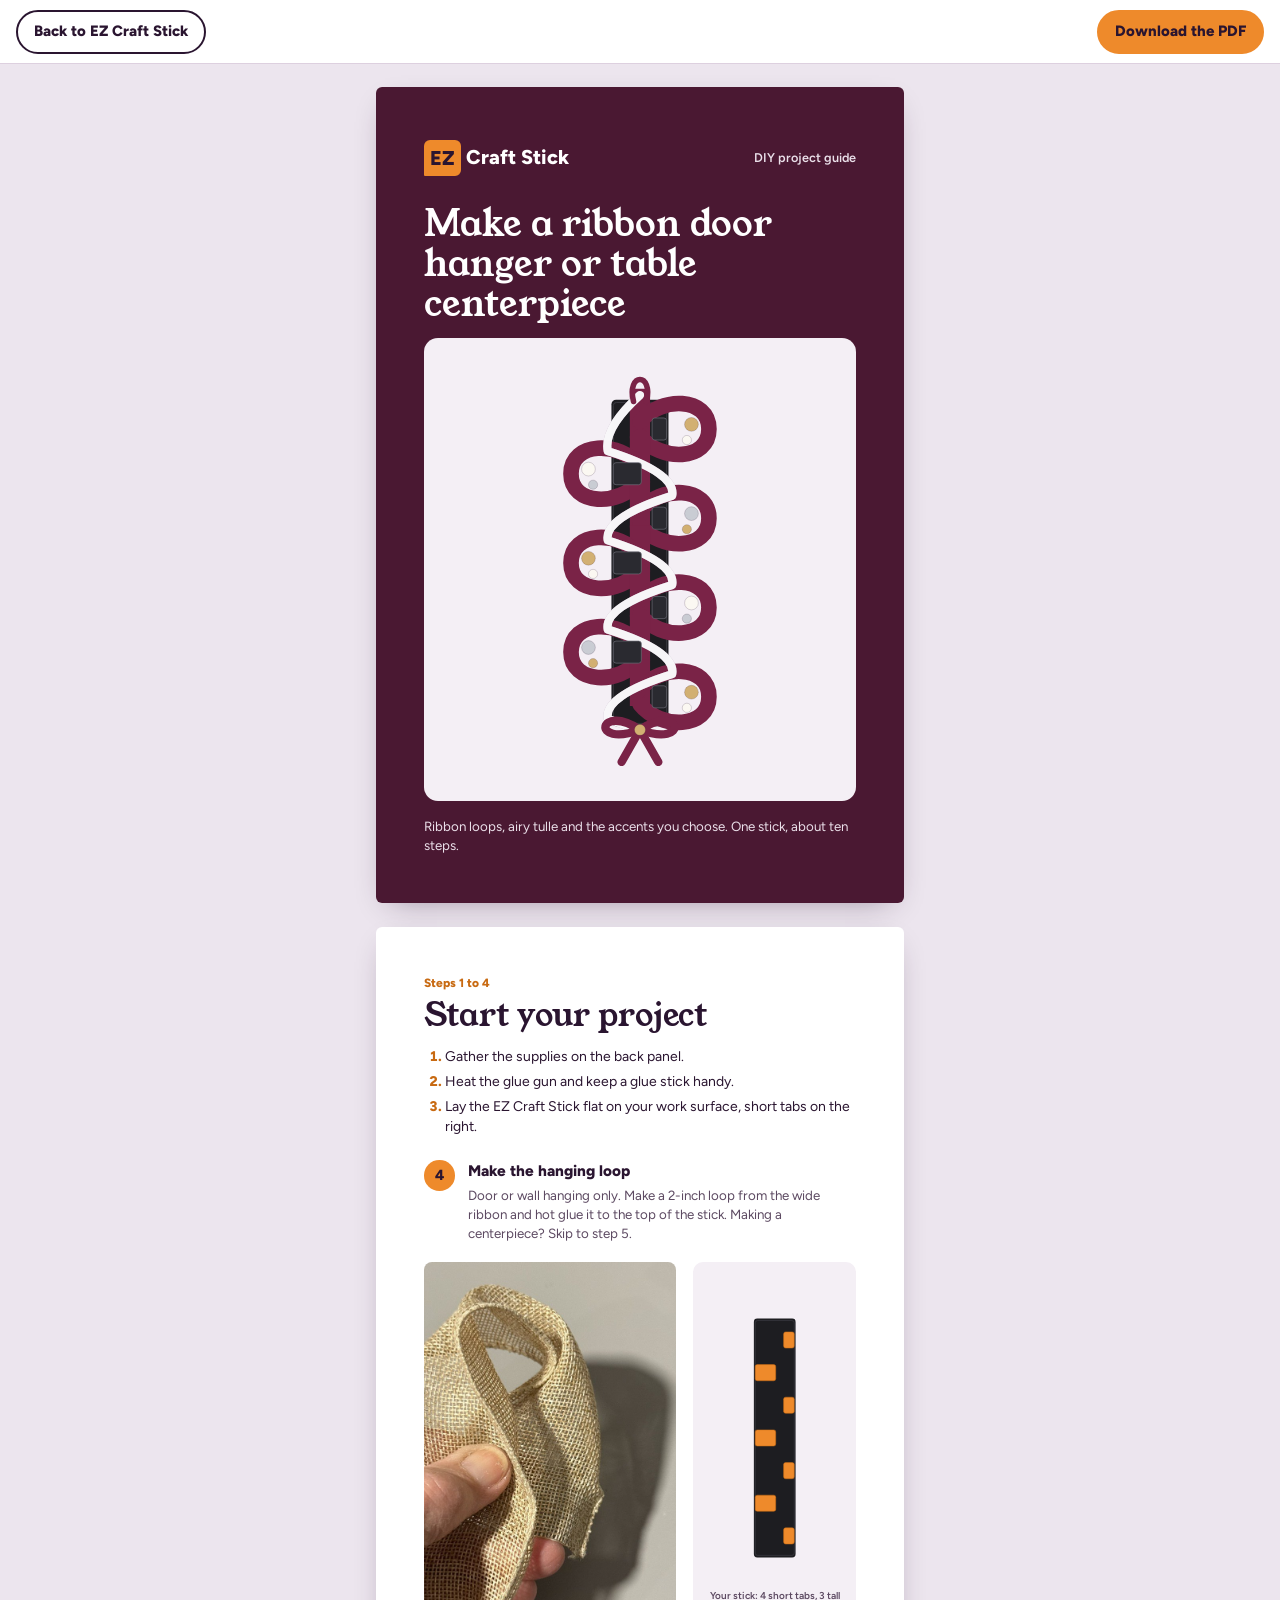
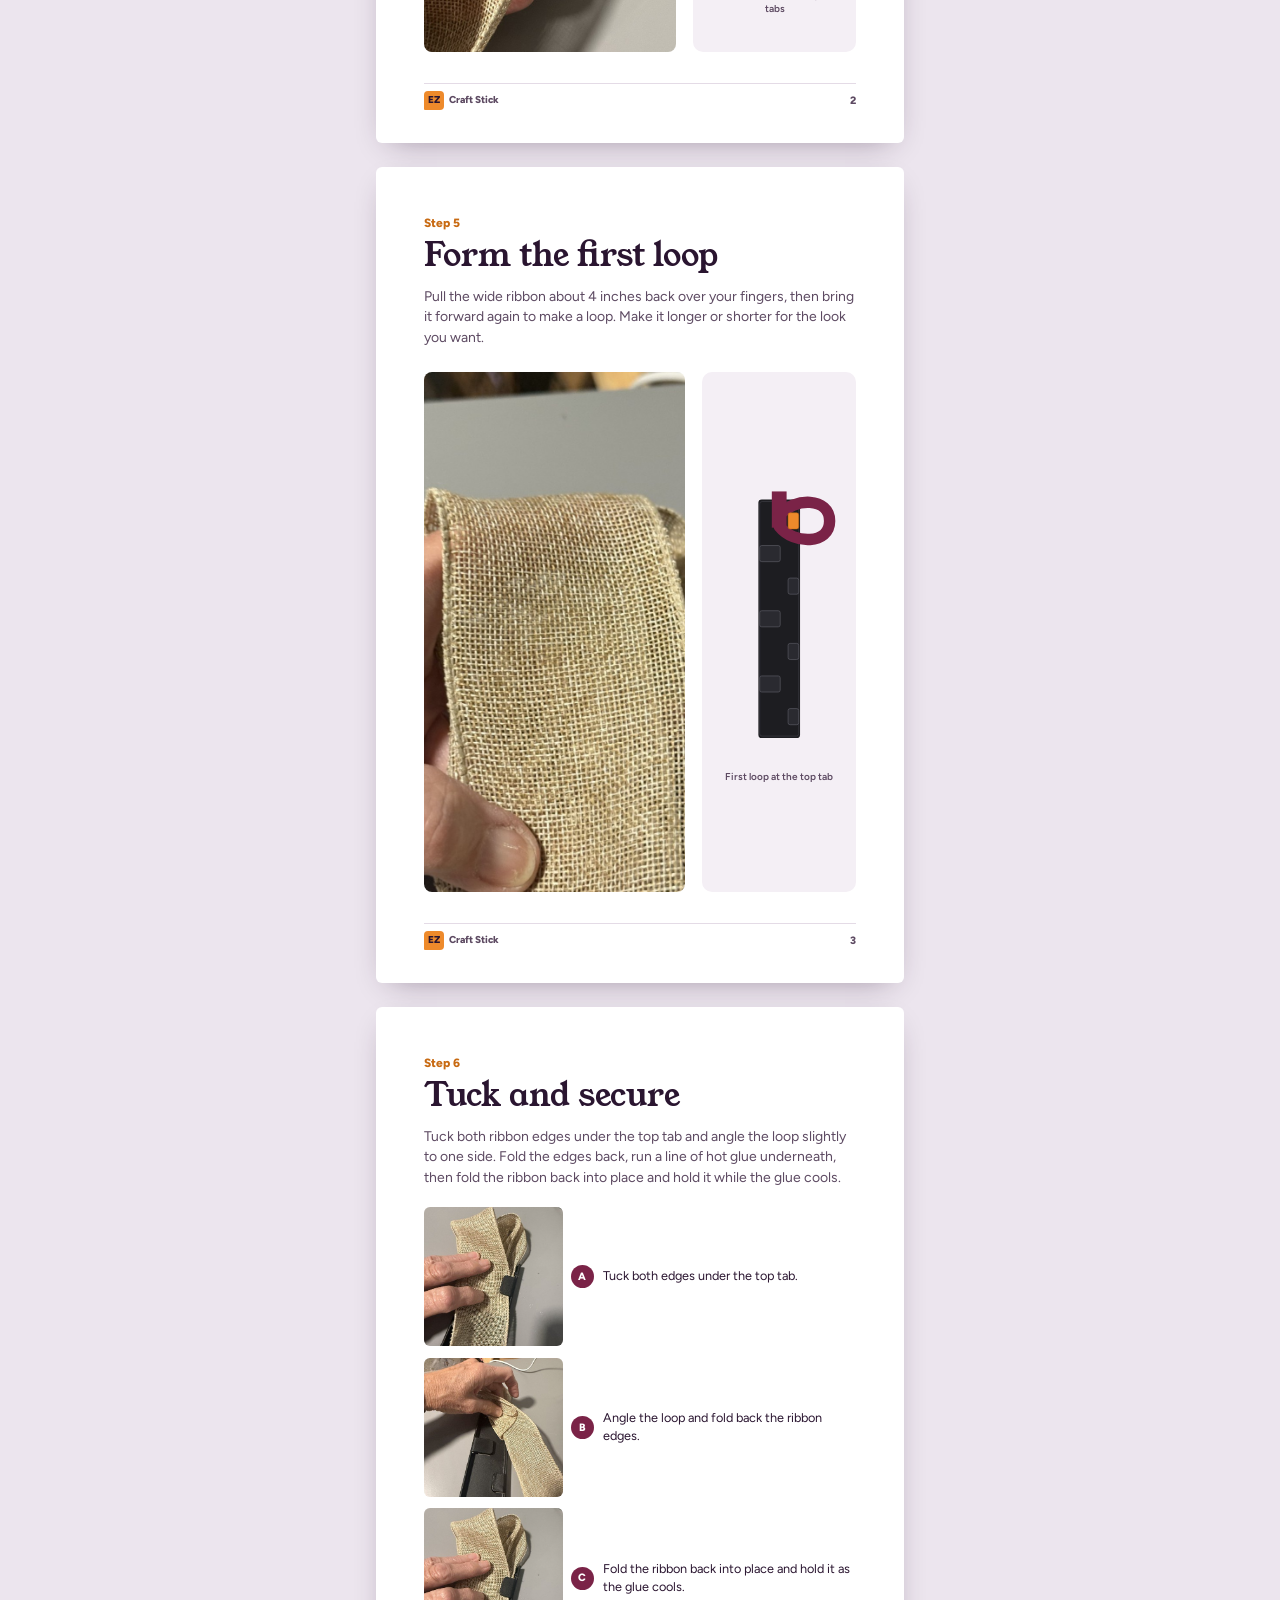
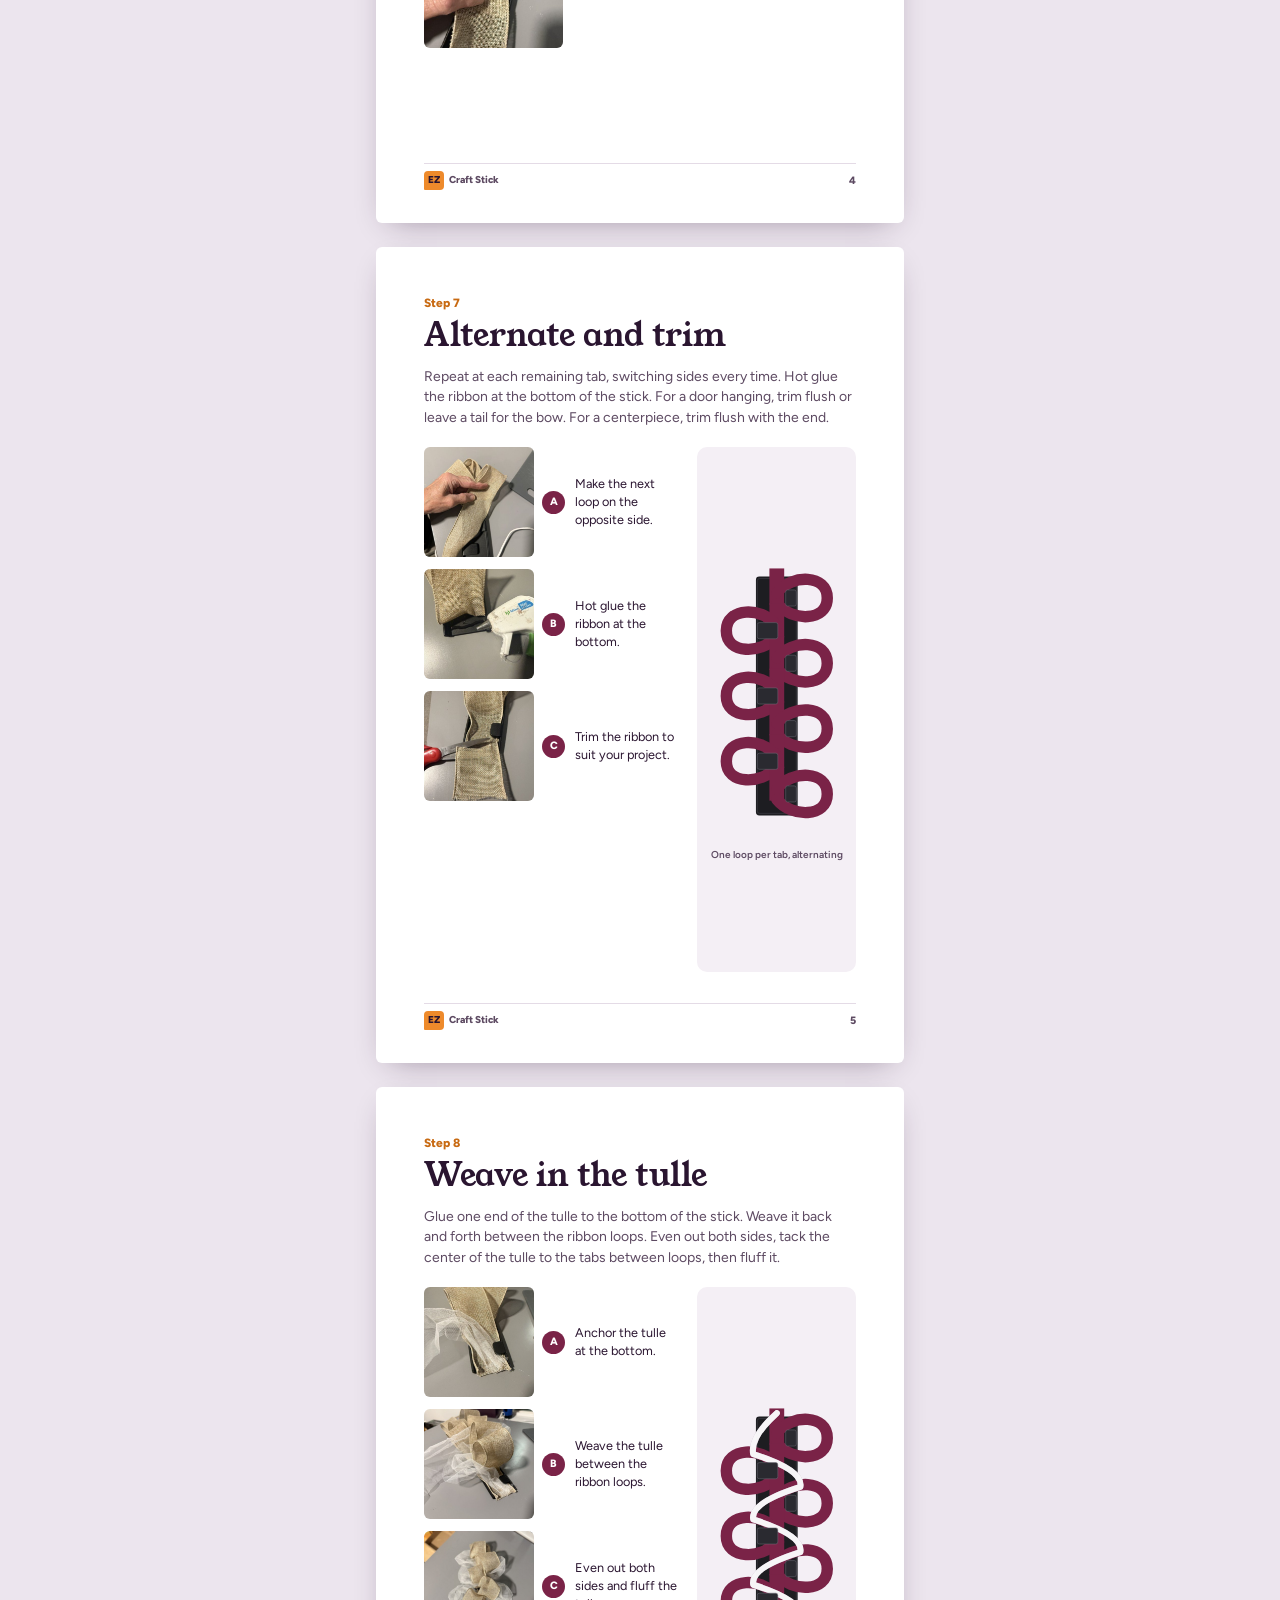
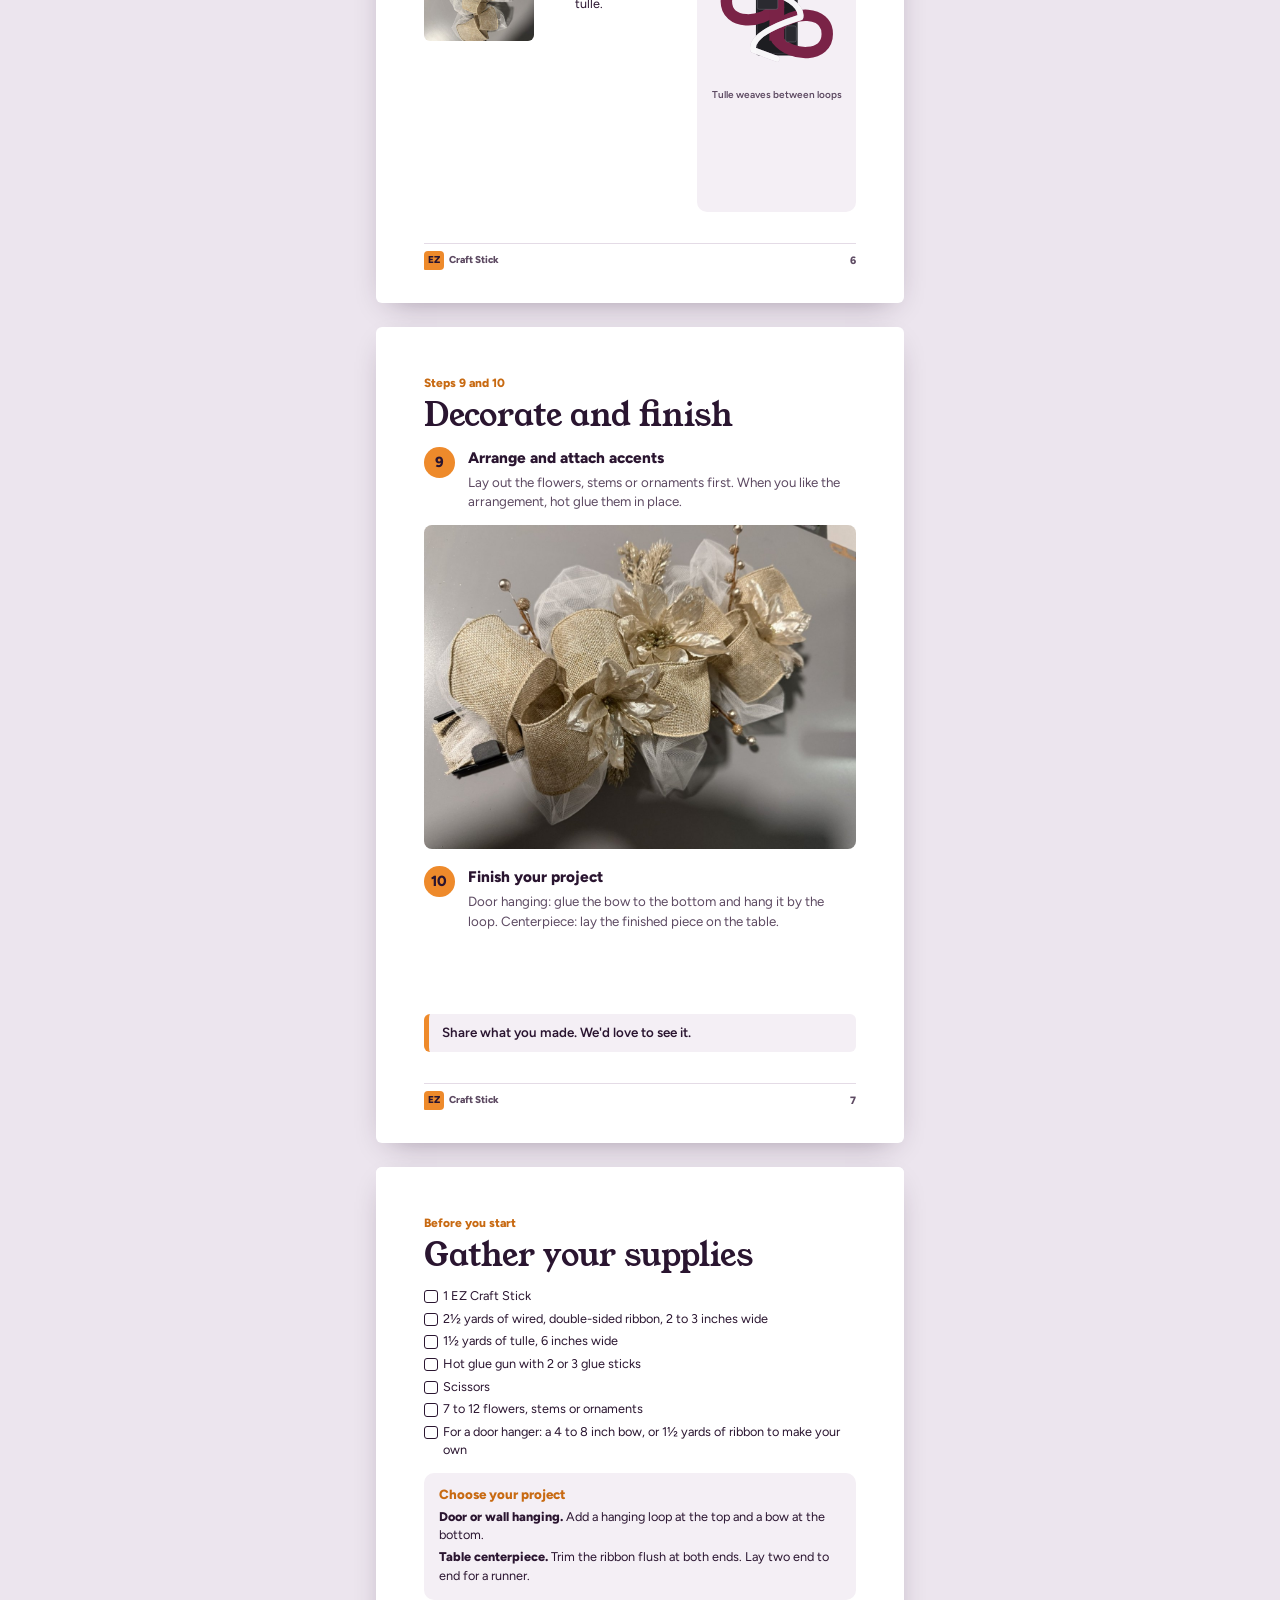
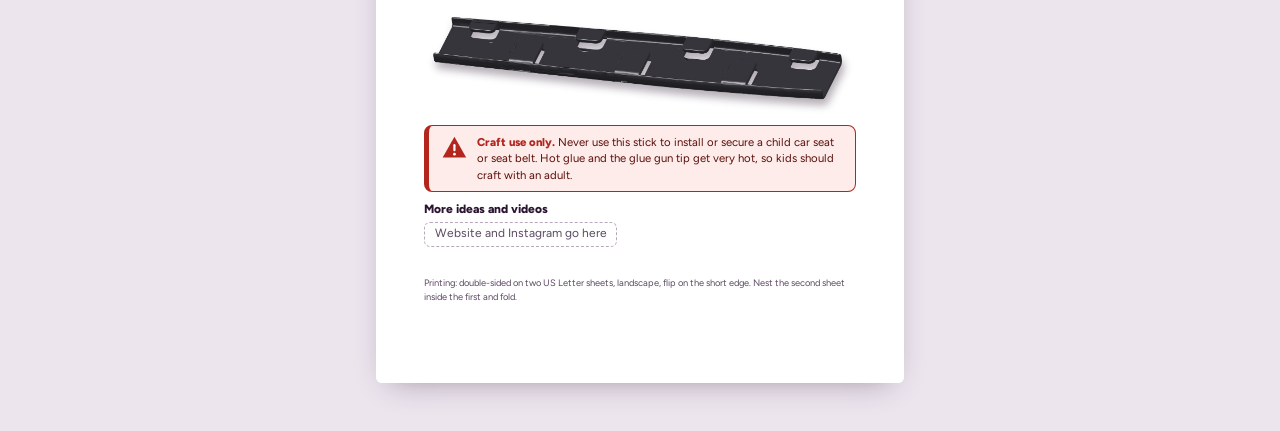
==== guide.html @ 7031c2cc "Add EZ Craft Stick landing site Static site: home page, web guide, hidden makers page, DIY guide PDF" ====
<!DOCTYPE html><html lang="en"><head><meta charset="utf-8"><meta name="viewport" content="width=device-width, initial-scale=1"><title>EZ Craft Stick DIY guide</title><style>@font-face { font-family: "Figtree"; font-weight: 400; font-display: swap; src: url("assets/fonts/figtree-latin-400-normal.woff2") format("woff2"); }
@font-face { font-family: "Figtree"; font-weight: 600; font-display: swap; src: url("assets/fonts/figtree-latin-600-normal.woff2") format("woff2"); }
@font-face { font-family: "Figtree"; font-weight: 800; font-display: swap; src: url("assets/fonts/figtree-latin-800-normal.woff2") format("woff2"); }
@font-face { font-family: "Young Serif"; font-weight: 400; font-display: swap; src: url("assets/fonts/young-serif-latin-400-normal.woff2") format("woff2"); }
@page { size: 11in 8.5in; margin: 0; }
:root {
  --ink: #2a1530; --soft: #5d4a62; --velvet: #4a1832; --ribbon: #7a2347; --tulle: #f4eff5;
  --stick: #1d1d21; --edge: #3c3c43; --orange: #ee8a2b; --orange-deep: #c86a12; --champagne: #d2b072;
}
* { box-sizing: border-box; }
html, body { margin: 0; padding: 0; }
body { font: 400 10pt/1.45 "Figtree", sans-serif; color: var(--ink); -webkit-print-color-adjust: exact; print-color-adjust: exact; }
.sheet { width: 11in; height: 8.5in; display: grid; grid-template-columns: 1fr 1fr; page-break-after: always; break-after: page; overflow: hidden; }
.sheet:last-child { page-break-after: auto; break-after: auto; }
.panel { position: relative; height: 8.5in; padding: .5in .5in .75in; display: flex; flex-direction: column; overflow: hidden; }
h1, h2 { font-family: "Young Serif", Georgia, serif; font-weight: 400; margin: 0; line-height: 1.1; }
h2 { font-size: 24pt; margin-bottom: .14in; }
h3 { font-size: 11.5pt; font-weight: 800; margin: 0 0 .04in; }
p { margin: 0 0 .08in; }

/* wordmark */
.wm { display: inline-flex; align-items: center; gap: .06in; font-weight: 800; }
.wm b { background: var(--orange); color: var(--ink); border-radius: 6px 6px 6px 1px; padding: .04in .06in .03in; }
.wm--lg { font-size: 15pt; color: #fff; }
.wm--sm { font-size: 7.5pt; }
.wm--sm b { border-radius: 4px 4px 4px 1px; padding: .02in .04in; }

.range { color: var(--orange-deep); font-weight: 800; font-size: 9pt; margin-bottom: .06in; }
.lead { font-size: 10.5pt; color: var(--soft); margin-bottom: .2in; }
.pf { position: absolute; left: .5in; right: .5in; bottom: .35in; display: flex; justify-content: space-between; align-items: center; border-top: 1px solid #e4dbe6; padding-top: .08in; font-size: 8pt; font-weight: 800; color: var(--soft); }

/* numbered steps */
.quick { margin: 0 0 .18in; padding-left: .22in; font-size: 10.5pt; }
.quick li { margin-bottom: .05in; }
.quick li::marker { color: var(--orange-deep); font-weight: 800; }
.step { display: grid; grid-template-columns: .38in 1fr; gap: .08in; margin-bottom: .14in; }
.num { width: .32in; height: .32in; border-radius: 50%; background: var(--orange); display: grid; place-items: center; font-weight: 800; font-size: 11pt; }
.step p { color: var(--soft); margin: 0; }

/* photos + mini diagrams */
.photo { width: 100%; object-fit: cover; border-radius: 8px; display: block; }
.media { display: grid; grid-template-columns: 1.55fr 1fr; gap: .18in; align-items: end; margin-top: auto; margin-bottom: .2in; }
.media .photo { aspect-ratio: 1; }
.media--big { grid-template-columns: 1.7fr 1fr; }
.photo--wide { aspect-ratio: 4 / 3; margin-bottom: .18in; }
.mini { background: var(--tulle); border-radius: 10px; padding: .1in; text-align: center; font-size: 7.5pt; color: var(--soft); font-weight: 600; }
.mini span { display: block; margin-top: .04in; line-height: 1.25; }
.mini--tall { align-self: stretch; display: flex; flex-direction: column; justify-content: center; }
.dg { width: 100%; height: auto; display: block; }
.dg--mini { max-height: 3in; }
.split { display: grid; grid-template-columns: 1.6fr 1fr; gap: .2in; flex: 1; margin-bottom: .2in; }

/* A B C substeps */
.subs { list-style: none; margin: 0; padding: 0; display: grid; gap: .12in; align-content: start; }
.subs li { display: grid; grid-template-columns: 1.15in .26in 1fr; gap: .08in; align-items: center; }
.subs img { width: 1.15in; height: 1.15in; object-fit: cover; border-radius: 6px; }
.sub-l { width: .24in; height: .24in; border-radius: 50%; background: var(--ribbon); color: #fff; font-weight: 800; font-size: 8pt; display: grid; place-items: center; }
.subs p { margin: 0; font-size: 9.5pt; }
.panel:not(:has(.split)) .subs { margin-bottom: .2in; }
.panel:not(:has(.split)) .subs li { grid-template-columns: 1.45in .26in 1fr; }
.panel:not(:has(.split)) .subs img { width: 1.45in; height: 1.45in; }
.done { margin-top: auto; margin-bottom: .2in; background: var(--tulle); border-left: 5px solid var(--orange); padding: .1in .14in; border-radius: 6px; font-weight: 600; }

/* diagram parts (static, no motion in print) */
.st-body { fill: var(--stick); }
.st-rail { fill: none; stroke: var(--edge); stroke-width: 2; }
.tab { fill: #2a2a30; stroke: #6d6d76; stroke-width: 1.5; }
.rb { fill: none; stroke: var(--ribbon); stroke-linecap: round; stroke-linejoin: round; }
.rb-spine { stroke-width: 44; stroke-linecap: butt; }
.rb-loop { stroke-width: 34; }
.rb-hang { stroke-width: 12; }
.rb-bow { stroke-width: 18; }
.tulle { fill: none; stroke: #fff; stroke-opacity: .9; stroke-width: 18; stroke-linecap: round; stroke-linejoin: round; filter: drop-shadow(0 0 1px #b9a8bd); }
.orn { stroke: rgba(42,21,48,.25); stroke-width: 1.5; }
.orn-gold { fill: var(--champagne); } .orn-pearl { fill: #fbf8f2; } .orn-silver { fill: #c9ccd3; }
.dg [data-step] { display: none; }
.dg[data-step="2"] [data-step="2"],
.dg[data-step="3"] :is([data-step="2"],[data-step="3"]),
.dg[data-step="4"] :is([data-step="2"],[data-step="3"],[data-step="4"]),
.dg[data-step="5"] :is([data-step="2"],[data-step="3"],[data-step="4"],[data-step="5"]),
.dg[data-step="6"] [data-step] { display: inline; }
.dg[data-step="1"] .tab { fill: var(--orange); stroke: var(--orange-deep); }
.dg[data-step="2"] .tab[data-tab="1"] { fill: var(--orange); stroke: var(--orange-deep); }

/* cover */
.cover { background: var(--velvet); color: #fff; padding: .55in .5in .5in; }
.cover__top { display: flex; justify-content: space-between; align-items: center; }
.cover__kicker { margin: 0; font-weight: 600; font-size: 9.5pt; color: #eadfe9; }
.cover h1 { font-size: 27pt; margin: .3in 0 .15in; max-width: 4.2in; }
.cover__art { flex: 1; min-height: 0; display: flex; justify-content: center; align-items: center; background: var(--tulle); border-radius: 14px; padding: .2in; }
.dg--cover { height: 100%; width: auto; max-height: 4.1in; }
.cover__sub { margin: .16in 0 0; color: #eadfe9; font-size: 10pt; }

/* back panel */
.back { background: #fff; }
.eyebrowless { color: var(--orange-deep); font-weight: 800; font-size: 9pt; margin-bottom: .06in; }
.checks { list-style: none; margin: 0 0 .14in; padding: 0; display: grid; gap: .045in; font-size: 9.5pt; }
.checks li { display: grid; grid-template-columns: .2in 1fr; }
.checks li::before { content: ""; width: .12in; height: .12in; border: 1.5px solid var(--ink); border-radius: 3px; margin-top: .03in; }
.choose { background: var(--tulle); border-radius: 10px; padding: .12in .16in; font-size: 9.5pt; margin-bottom: .1in; }
.choose h3 { color: var(--orange-deep); font-size: 10pt; }
.choose p { margin: 0 0 .04in; }
.back__stick { width: 100%; margin: .02in 0 .08in; }
.caution { display: grid; grid-template-columns: .3in 1fr; gap: .08in; border: 1.5px solid #b3261e; border-left-width: 5px; border-radius: 8px; padding: .08in .12in; background: #fdecea; color: #5c0f0a; font-size: 8.5pt; margin-bottom: .1in; }
.caution svg { width: .28in; height: .28in; }
.caution p { margin: 0; }
.caution strong { color: #b3261e; }
.more { font-size: 9pt; }
.more p { margin: 0; }
.placeholder { display: inline-block; margin-top: .03in !important; border: 1.5px dashed #b9a8bd; border-radius: 6px; padding: .03in .1in; color: var(--soft); }
.print-note { margin-top: auto; font-size: 7pt; color: var(--soft); }

/* fill the space on photo-led pages */
.media { margin-top: .05in; flex: 1; min-height: 0; align-items: stretch; }
.media .photo { aspect-ratio: auto; height: 100%; }
.media .mini { display: flex; flex-direction: column; justify-content: center; }

@media screen {
  html { background: #ece5ee; }
  body { padding: 0 0 3rem; }
  .bar { position: sticky; top: 0; z-index: 5; display: flex; justify-content: space-between; align-items: center; gap: .75rem; flex-wrap: wrap; padding: .6rem 1rem; background: #fff; box-shadow: 0 1px 0 #ddd0df; font-size: 15px; }
  .bar a { display: inline-flex; align-items: center; min-height: 44px; padding: 0 1rem; border-radius: 999px; font-weight: 800; text-decoration: none; color: var(--ink); border: 2px solid var(--ink); }
  .bar a.dl { background: var(--orange); border-color: var(--orange); }
  .bar a:focus-visible { outline: 3px solid #2b86c5; outline-offset: 2px; }
  .pages { display: flex; flex-direction: column; align-items: center; gap: 24px; padding-top: 24px; }
  .page { width: 5.5in; height: 8.5in; background: #fff; box-shadow: 0 10px 30px -14px rgba(42,21,48,.45); border-radius: 6px; overflow: hidden; }
  .page .panel { height: 8.5in; }
}
</style></head><body><header class="bar"><a href="index.html#guide">Back to EZ Craft Stick</a><a class="dl" href="assets/ez-craft-stick-diy-guide.pdf">Download the PDF</a></header><main class="pages"><div class="page" aria-label="Page 1">
<section class="panel cover">
  <div class="cover__top">
    <span class="wm wm--lg"><b>EZ</b>Craft Stick</span>
    <p class="cover__kicker">DIY project guide</p>
  </div>
  <h1>Make a ribbon door hanger or table centerpiece</h1>
  <div class="cover__art"><svg class="dg dg--cover" data-step="6" aria-hidden="true" viewBox="0 12 400 856">
<defs><filter id="soft" x="-20%" y="-20%" width="140%" height="140%"><feDropShadow dx="0" dy="3" stdDeviation="4" flood-color="#2a1530" flood-opacity=".25"/></filter></defs>
<g data-layer="stick"><rect class="st-body" x="138.0" y="70" width="124" height="710" rx="10"/>
<rect class="st-rail" x="142.0" y="76" width="116" height="698" rx="7"/></g>
<path class="rb rb-spine" data-step="2" pathLength="1" d="M200 46 L200 153.8"/>
<path class="rb rb-loop" data-step="2" pathLength="1" d="M200 117.8 C245 61.8 350 63.8 350 133.8 C350 203.8 245 205.8 200 149.8"/>
<path class="rb rb-spine" data-step="3" pathLength="1" d="M200 149.8 L200 251.0"/>
<path class="rb rb-loop" data-step="3" pathLength="1" d="M200 215.0 C155 159.0 50 161.0 50 231.0 C50 301.0 155 303.0 200 247.0"/>
<path class="rb rb-spine" data-step="4" pathLength="1" d="M200 247.0 L200 347.8"/>
<path class="rb rb-loop" data-step="4" pathLength="1" d="M200 311.8 C245 255.8 350 257.8 350 327.8 C350 397.8 245 399.8 200 343.8"/>
<path class="rb rb-spine" data-step="4" pathLength="1" d="M200 343.8 L200 445.0"/>
<path class="rb rb-loop" data-step="4" pathLength="1" d="M200 409.0 C155 353.0 50 355.0 50 425.0 C50 495.0 155 497.0 200 441.0"/>
<path class="rb rb-spine" data-step="4" pathLength="1" d="M200 441.0 L200 542.2"/>
<path class="rb rb-loop" data-step="4" pathLength="1" d="M200 506.2 C245 450.2 350 452.2 350 522.2 C350 592.2 245 594.2 200 538.2"/>
<path class="rb rb-spine" data-step="4" pathLength="1" d="M200 538.2 L200 639.0"/>
<path class="rb rb-loop" data-step="4" pathLength="1" d="M200 603.0 C155 547.0 50 549.0 50 619.0 C50 689.0 155 691.0 200 635.0"/>
<path class="rb rb-spine" data-step="4" pathLength="1" d="M200 635.0 L200 736.2"/>
<path class="rb rb-loop" data-step="4" pathLength="1" d="M200 700.2 C245 644.2 350 646.2 350 716.2 C350 786.2 245 788.2 200 732.2"/>
<path class="tulle" data-step="5" pathLength="1" d="M200 60 Q120 132 130 182 Q280 229 270 279 Q120 326 130 376 Q280 423 270 473 Q120 520 130 570 Q280 617 270 667 Q120 714 130 764 L200 790"/>
<rect class="tab" data-tab="1" x="226.4" y="109.8" width="31.6" height="48.0" rx="6"/>
<rect class="tab" data-tab="2" x="142.0" y="207.0" width="61.0" height="48.0" rx="6"/>
<rect class="tab" data-tab="3" x="226.4" y="303.8" width="31.6" height="48.0" rx="6"/>
<rect class="tab" data-tab="4" x="142.0" y="401.0" width="61.0" height="48.0" rx="6"/>
<rect class="tab" data-tab="5" x="226.4" y="498.2" width="31.6" height="48.0" rx="6"/>
<rect class="tab" data-tab="6" x="142.0" y="595.0" width="61.0" height="48.0" rx="6"/>
<rect class="tab" data-tab="7" x="226.4" y="692.2" width="31.6" height="48.0" rx="6"/>
<circle class="orn orn-gold" data-step="6" cx="312" cy="123.8" r="15"/>
<circle class="orn orn-pearl" data-step="6" cx="302" cy="157.8" r="10"/>
<circle class="orn orn-pearl" data-step="6" cx="88" cy="221.0" r="15"/>
<circle class="orn orn-silver" data-step="6" cx="98" cy="255.0" r="10"/>
<circle class="orn orn-silver" data-step="6" cx="312" cy="317.8" r="15"/>
<circle class="orn orn-gold" data-step="6" cx="302" cy="351.8" r="10"/>
<circle class="orn orn-gold" data-step="6" cx="88" cy="415.0" r="15"/>
<circle class="orn orn-pearl" data-step="6" cx="98" cy="449.0" r="10"/>
<circle class="orn orn-pearl" data-step="6" cx="312" cy="512.2" r="15"/>
<circle class="orn orn-silver" data-step="6" cx="302" cy="546.2" r="10"/>
<circle class="orn orn-silver" data-step="6" cx="88" cy="609.0" r="15"/>
<circle class="orn orn-gold" data-step="6" cx="98" cy="643.0" r="10"/>
<circle class="orn orn-gold" data-step="6" cx="312" cy="706.2" r="15"/>
<circle class="orn orn-pearl" data-step="6" cx="302" cy="740.2" r="10"/>
<path class="rb rb-hang" data-step="6" pathLength="1" d="M186 74 C170 10 230 10 214 74"/>
<g class="bow" data-step="6"><path class="rb rb-bow" d="M200 788 C110 728 90 828 200 788"/><path class="rb rb-bow" d="M200 788 C290 728 310 828 200 788"/><path class="rb rb-bow" d="M200 788 L160 858"/><path class="rb rb-bow" d="M200 788 L240 858"/><circle class="orn orn-gold" cx="200" cy="788" r="12"/></g>
</svg>
</div>
  <p class="cover__sub">Ribbon loops, airy tulle and the accents you choose. One stick, about ten steps.</p>
</section></div><div class="page" aria-label="Page 2">
<section class="panel">
  <p class="range">Steps 1 to 4</p>
  <h2>Start your project</h2>
  <ol class="quick" start="1">
    <li>Gather the supplies on the back panel.</li>
    <li>Heat the glue gun and keep a glue stick handy.</li>
    <li>Lay the EZ Craft Stick flat on your work surface, short tabs on the right.</li>
  </ol>
  <div class="step"><span class="num">4</span><div><h3>Make the hanging loop</h3><p>Door or wall hanging only. Make a 2-inch loop from the wide ribbon and hot glue it to the top of the stick. Making a centerpiece? Skip to step 5.</p></div></div>
  <div class="media">
    <img class="photo" src="assets/guide/s4-hanging-loop.jpg" alt="">
    <div class="mini"><svg class="dg dg--mini" data-step="1" aria-hidden="true" viewBox="0 12 400 856">
<defs><filter id="soft" x="-20%" y="-20%" width="140%" height="140%"><feDropShadow dx="0" dy="3" stdDeviation="4" flood-color="#2a1530" flood-opacity=".25"/></filter></defs>
<g data-layer="stick"><rect class="st-body" x="138.0" y="70" width="124" height="710" rx="10"/>
<rect class="st-rail" x="142.0" y="76" width="116" height="698" rx="7"/></g>
<path class="rb rb-spine" data-step="2" pathLength="1" d="M200 46 L200 153.8"/>
<path class="rb rb-loop" data-step="2" pathLength="1" d="M200 117.8 C245 61.8 350 63.8 350 133.8 C350 203.8 245 205.8 200 149.8"/>
<path class="rb rb-spine" data-step="3" pathLength="1" d="M200 149.8 L200 251.0"/>
<path class="rb rb-loop" data-step="3" pathLength="1" d="M200 215.0 C155 159.0 50 161.0 50 231.0 C50 301.0 155 303.0 200 247.0"/>
<path class="rb rb-spine" data-step="4" pathLength="1" d="M200 247.0 L200 347.8"/>
<path class="rb rb-loop" data-step="4" pathLength="1" d="M200 311.8 C245 255.8 350 257.8 350 327.8 C350 397.8 245 399.8 200 343.8"/>
<path class="rb rb-spine" data-step="4" pathLength="1" d="M200 343.8 L200 445.0"/>
<path class="rb rb-loop" data-step="4" pathLength="1" d="M200 409.0 C155 353.0 50 355.0 50 425.0 C50 495.0 155 497.0 200 441.0"/>
<path class="rb rb-spine" data-step="4" pathLength="1" d="M200 441.0 L200 542.2"/>
<path class="rb rb-loop" data-step="4" pathLength="1" d="M200 506.2 C245 450.2 350 452.2 350 522.2 C350 592.2 245 594.2 200 538.2"/>
<path class="rb rb-spine" data-step="4" pathLength="1" d="M200 538.2 L200 639.0"/>
<path class="rb rb-loop" data-step="4" pathLength="1" d="M200 603.0 C155 547.0 50 549.0 50 619.0 C50 689.0 155 691.0 200 635.0"/>
<path class="rb rb-spine" data-step="4" pathLength="1" d="M200 635.0 L200 736.2"/>
<path class="rb rb-loop" data-step="4" pathLength="1" d="M200 700.2 C245 644.2 350 646.2 350 716.2 C350 786.2 245 788.2 200 732.2"/>
<path class="tulle" data-step="5" pathLength="1" d="M200 60 Q120 132 130 182 Q280 229 270 279 Q120 326 130 376 Q280 423 270 473 Q120 520 130 570 Q280 617 270 667 Q120 714 130 764 L200 790"/>
<rect class="tab" data-tab="1" x="226.4" y="109.8" width="31.6" height="48.0" rx="6"/>
<rect class="tab" data-tab="2" x="142.0" y="207.0" width="61.0" height="48.0" rx="6"/>
<rect class="tab" data-tab="3" x="226.4" y="303.8" width="31.6" height="48.0" rx="6"/>
<rect class="tab" data-tab="4" x="142.0" y="401.0" width="61.0" height="48.0" rx="6"/>
<rect class="tab" data-tab="5" x="226.4" y="498.2" width="31.6" height="48.0" rx="6"/>
<rect class="tab" data-tab="6" x="142.0" y="595.0" width="61.0" height="48.0" rx="6"/>
<rect class="tab" data-tab="7" x="226.4" y="692.2" width="31.6" height="48.0" rx="6"/>
<circle class="orn orn-gold" data-step="6" cx="312" cy="123.8" r="15"/>
<circle class="orn orn-pearl" data-step="6" cx="302" cy="157.8" r="10"/>
<circle class="orn orn-pearl" data-step="6" cx="88" cy="221.0" r="15"/>
<circle class="orn orn-silver" data-step="6" cx="98" cy="255.0" r="10"/>
<circle class="orn orn-silver" data-step="6" cx="312" cy="317.8" r="15"/>
<circle class="orn orn-gold" data-step="6" cx="302" cy="351.8" r="10"/>
<circle class="orn orn-gold" data-step="6" cx="88" cy="415.0" r="15"/>
<circle class="orn orn-pearl" data-step="6" cx="98" cy="449.0" r="10"/>
<circle class="orn orn-pearl" data-step="6" cx="312" cy="512.2" r="15"/>
<circle class="orn orn-silver" data-step="6" cx="302" cy="546.2" r="10"/>
<circle class="orn orn-silver" data-step="6" cx="88" cy="609.0" r="15"/>
<circle class="orn orn-gold" data-step="6" cx="98" cy="643.0" r="10"/>
<circle class="orn orn-gold" data-step="6" cx="312" cy="706.2" r="15"/>
<circle class="orn orn-pearl" data-step="6" cx="302" cy="740.2" r="10"/>
<path class="rb rb-hang" data-step="6" pathLength="1" d="M186 74 C170 10 230 10 214 74"/>
<g class="bow" data-step="6"><path class="rb rb-bow" d="M200 788 C110 728 90 828 200 788"/><path class="rb rb-bow" d="M200 788 C290 728 310 828 200 788"/><path class="rb rb-bow" d="M200 788 L160 858"/><path class="rb rb-bow" d="M200 788 L240 858"/><circle class="orn orn-gold" cx="200" cy="788" r="12"/></g>
</svg>
<span>Your stick: 4 short tabs, 3 tall tabs</span></div>
  </div>
  <footer class="pf"><span class="wm wm--sm"><b>EZ</b>Craft Stick</span><span>2</span></footer>
</section></div><div class="page" aria-label="Page 3">
<section class="panel">
  <p class="range">Step 5</p>
  <h2>Form the first loop</h2>
  <p class="lead">Pull the wide ribbon about 4 inches back over your fingers, then bring it forward again to make a loop. Make it longer or shorter for the look you want.</p>
  <div class="media media--big">
    <img class="photo" src="assets/guide/s5-first-loop.jpg" alt="">
    <div class="mini"><svg class="dg dg--mini" data-step="2" aria-hidden="true" viewBox="0 12 400 856">
<defs><filter id="soft" x="-20%" y="-20%" width="140%" height="140%"><feDropShadow dx="0" dy="3" stdDeviation="4" flood-color="#2a1530" flood-opacity=".25"/></filter></defs>
<g data-layer="stick"><rect class="st-body" x="138.0" y="70" width="124" height="710" rx="10"/>
<rect class="st-rail" x="142.0" y="76" width="116" height="698" rx="7"/></g>
<path class="rb rb-spine" data-step="2" pathLength="1" d="M200 46 L200 153.8"/>
<path class="rb rb-loop" data-step="2" pathLength="1" d="M200 117.8 C245 61.8 350 63.8 350 133.8 C350 203.8 245 205.8 200 149.8"/>
<path class="rb rb-spine" data-step="3" pathLength="1" d="M200 149.8 L200 251.0"/>
<path class="rb rb-loop" data-step="3" pathLength="1" d="M200 215.0 C155 159.0 50 161.0 50 231.0 C50 301.0 155 303.0 200 247.0"/>
<path class="rb rb-spine" data-step="4" pathLength="1" d="M200 247.0 L200 347.8"/>
<path class="rb rb-loop" data-step="4" pathLength="1" d="M200 311.8 C245 255.8 350 257.8 350 327.8 C350 397.8 245 399.8 200 343.8"/>
<path class="rb rb-spine" data-step="4" pathLength="1" d="M200 343.8 L200 445.0"/>
<path class="rb rb-loop" data-step="4" pathLength="1" d="M200 409.0 C155 353.0 50 355.0 50 425.0 C50 495.0 155 497.0 200 441.0"/>
<path class="rb rb-spine" data-step="4" pathLength="1" d="M200 441.0 L200 542.2"/>
<path class="rb rb-loop" data-step="4" pathLength="1" d="M200 506.2 C245 450.2 350 452.2 350 522.2 C350 592.2 245 594.2 200 538.2"/>
<path class="rb rb-spine" data-step="4" pathLength="1" d="M200 538.2 L200 639.0"/>
<path class="rb rb-loop" data-step="4" pathLength="1" d="M200 603.0 C155 547.0 50 549.0 50 619.0 C50 689.0 155 691.0 200 635.0"/>
<path class="rb rb-spine" data-step="4" pathLength="1" d="M200 635.0 L200 736.2"/>
<path class="rb rb-loop" data-step="4" pathLength="1" d="M200 700.2 C245 644.2 350 646.2 350 716.2 C350 786.2 245 788.2 200 732.2"/>
<path class="tulle" data-step="5" pathLength="1" d="M200 60 Q120 132 130 182 Q280 229 270 279 Q120 326 130 376 Q280 423 270 473 Q120 520 130 570 Q280 617 270 667 Q120 714 130 764 L200 790"/>
<rect class="tab" data-tab="1" x="226.4" y="109.8" width="31.6" height="48.0" rx="6"/>
<rect class="tab" data-tab="2" x="142.0" y="207.0" width="61.0" height="48.0" rx="6"/>
<rect class="tab" data-tab="3" x="226.4" y="303.8" width="31.6" height="48.0" rx="6"/>
<rect class="tab" data-tab="4" x="142.0" y="401.0" width="61.0" height="48.0" rx="6"/>
<rect class="tab" data-tab="5" x="226.4" y="498.2" width="31.6" height="48.0" rx="6"/>
<rect class="tab" data-tab="6" x="142.0" y="595.0" width="61.0" height="48.0" rx="6"/>
<rect class="tab" data-tab="7" x="226.4" y="692.2" width="31.6" height="48.0" rx="6"/>
<circle class="orn orn-gold" data-step="6" cx="312" cy="123.8" r="15"/>
<circle class="orn orn-pearl" data-step="6" cx="302" cy="157.8" r="10"/>
<circle class="orn orn-pearl" data-step="6" cx="88" cy="221.0" r="15"/>
<circle class="orn orn-silver" data-step="6" cx="98" cy="255.0" r="10"/>
<circle class="orn orn-silver" data-step="6" cx="312" cy="317.8" r="15"/>
<circle class="orn orn-gold" data-step="6" cx="302" cy="351.8" r="10"/>
<circle class="orn orn-gold" data-step="6" cx="88" cy="415.0" r="15"/>
<circle class="orn orn-pearl" data-step="6" cx="98" cy="449.0" r="10"/>
<circle class="orn orn-pearl" data-step="6" cx="312" cy="512.2" r="15"/>
<circle class="orn orn-silver" data-step="6" cx="302" cy="546.2" r="10"/>
<circle class="orn orn-silver" data-step="6" cx="88" cy="609.0" r="15"/>
<circle class="orn orn-gold" data-step="6" cx="98" cy="643.0" r="10"/>
<circle class="orn orn-gold" data-step="6" cx="312" cy="706.2" r="15"/>
<circle class="orn orn-pearl" data-step="6" cx="302" cy="740.2" r="10"/>
<path class="rb rb-hang" data-step="6" pathLength="1" d="M186 74 C170 10 230 10 214 74"/>
<g class="bow" data-step="6"><path class="rb rb-bow" d="M200 788 C110 728 90 828 200 788"/><path class="rb rb-bow" d="M200 788 C290 728 310 828 200 788"/><path class="rb rb-bow" d="M200 788 L160 858"/><path class="rb rb-bow" d="M200 788 L240 858"/><circle class="orn orn-gold" cx="200" cy="788" r="12"/></g>
</svg>
<span>First loop at the top tab</span></div>
  </div>
  <footer class="pf"><span class="wm wm--sm"><b>EZ</b>Craft Stick</span><span>3</span></footer>
</section></div><div class="page" aria-label="Page 4">
<section class="panel">
  <p class="range">Step 6</p>
  <h2>Tuck and secure</h2>
  <p class="lead">Tuck both ribbon edges under the top tab and angle the loop slightly to one side. Fold the edges back, run a line of hot glue underneath, then fold the ribbon back into place and hold it while the glue cools.</p>
  <ol class="subs"><li><img src="assets/guide/s6a.jpg" alt=""><span class="sub-l">A</span><p>Tuck both edges under the top tab.</p></li><li><img src="assets/guide/s6b.jpg" alt=""><span class="sub-l">B</span><p>Angle the loop and fold back the ribbon edges.</p></li><li><img src="assets/guide/s6c.jpg" alt=""><span class="sub-l">C</span><p>Fold the ribbon back into place and hold it as the glue cools.</p></li></ol>
  <footer class="pf"><span class="wm wm--sm"><b>EZ</b>Craft Stick</span><span>4</span></footer>
</section></div><div class="page" aria-label="Page 5">
<section class="panel">
  <p class="range">Step 7</p>
  <h2>Alternate and trim</h2>
  <p class="lead">Repeat at each remaining tab, switching sides every time. Hot glue the ribbon at the bottom of the stick. For a door hanging, trim flush or leave a tail for the bow. For a centerpiece, trim flush with the end.</p>
  <div class="split">
    <ol class="subs"><li><img src="assets/guide/s7a.jpg" alt=""><span class="sub-l">A</span><p>Make the next loop on the opposite side.</p></li><li><img src="assets/guide/s7b.jpg" alt=""><span class="sub-l">B</span><p>Hot glue the ribbon at the bottom.</p></li><li><img src="assets/guide/s7c.jpg" alt=""><span class="sub-l">C</span><p>Trim the ribbon to suit your project.</p></li></ol>
    <div class="mini mini--tall"><svg class="dg dg--mini" data-step="4" aria-hidden="true" viewBox="0 12 400 856">
<defs><filter id="soft" x="-20%" y="-20%" width="140%" height="140%"><feDropShadow dx="0" dy="3" stdDeviation="4" flood-color="#2a1530" flood-opacity=".25"/></filter></defs>
<g data-layer="stick"><rect class="st-body" x="138.0" y="70" width="124" height="710" rx="10"/>
<rect class="st-rail" x="142.0" y="76" width="116" height="698" rx="7"/></g>
<path class="rb rb-spine" data-step="2" pathLength="1" d="M200 46 L200 153.8"/>
<path class="rb rb-loop" data-step="2" pathLength="1" d="M200 117.8 C245 61.8 350 63.8 350 133.8 C350 203.8 245 205.8 200 149.8"/>
<path class="rb rb-spine" data-step="3" pathLength="1" d="M200 149.8 L200 251.0"/>
<path class="rb rb-loop" data-step="3" pathLength="1" d="M200 215.0 C155 159.0 50 161.0 50 231.0 C50 301.0 155 303.0 200 247.0"/>
<path class="rb rb-spine" data-step="4" pathLength="1" d="M200 247.0 L200 347.8"/>
<path class="rb rb-loop" data-step="4" pathLength="1" d="M200 311.8 C245 255.8 350 257.8 350 327.8 C350 397.8 245 399.8 200 343.8"/>
<path class="rb rb-spine" data-step="4" pathLength="1" d="M200 343.8 L200 445.0"/>
<path class="rb rb-loop" data-step="4" pathLength="1" d="M200 409.0 C155 353.0 50 355.0 50 425.0 C50 495.0 155 497.0 200 441.0"/>
<path class="rb rb-spine" data-step="4" pathLength="1" d="M200 441.0 L200 542.2"/>
<path class="rb rb-loop" data-step="4" pathLength="1" d="M200 506.2 C245 450.2 350 452.2 350 522.2 C350 592.2 245 594.2 200 538.2"/>
<path class="rb rb-spine" data-step="4" pathLength="1" d="M200 538.2 L200 639.0"/>
<path class="rb rb-loop" data-step="4" pathLength="1" d="M200 603.0 C155 547.0 50 549.0 50 619.0 C50 689.0 155 691.0 200 635.0"/>
<path class="rb rb-spine" data-step="4" pathLength="1" d="M200 635.0 L200 736.2"/>
<path class="rb rb-loop" data-step="4" pathLength="1" d="M200 700.2 C245 644.2 350 646.2 350 716.2 C350 786.2 245 788.2 200 732.2"/>
<path class="tulle" data-step="5" pathLength="1" d="M200 60 Q120 132 130 182 Q280 229 270 279 Q120 326 130 376 Q280 423 270 473 Q120 520 130 570 Q280 617 270 667 Q120 714 130 764 L200 790"/>
<rect class="tab" data-tab="1" x="226.4" y="109.8" width="31.6" height="48.0" rx="6"/>
<rect class="tab" data-tab="2" x="142.0" y="207.0" width="61.0" height="48.0" rx="6"/>
<rect class="tab" data-tab="3" x="226.4" y="303.8" width="31.6" height="48.0" rx="6"/>
<rect class="tab" data-tab="4" x="142.0" y="401.0" width="61.0" height="48.0" rx="6"/>
<rect class="tab" data-tab="5" x="226.4" y="498.2" width="31.6" height="48.0" rx="6"/>
<rect class="tab" data-tab="6" x="142.0" y="595.0" width="61.0" height="48.0" rx="6"/>
<rect class="tab" data-tab="7" x="226.4" y="692.2" width="31.6" height="48.0" rx="6"/>
<circle class="orn orn-gold" data-step="6" cx="312" cy="123.8" r="15"/>
<circle class="orn orn-pearl" data-step="6" cx="302" cy="157.8" r="10"/>
<circle class="orn orn-pearl" data-step="6" cx="88" cy="221.0" r="15"/>
<circle class="orn orn-silver" data-step="6" cx="98" cy="255.0" r="10"/>
<circle class="orn orn-silver" data-step="6" cx="312" cy="317.8" r="15"/>
<circle class="orn orn-gold" data-step="6" cx="302" cy="351.8" r="10"/>
<circle class="orn orn-gold" data-step="6" cx="88" cy="415.0" r="15"/>
<circle class="orn orn-pearl" data-step="6" cx="98" cy="449.0" r="10"/>
<circle class="orn orn-pearl" data-step="6" cx="312" cy="512.2" r="15"/>
<circle class="orn orn-silver" data-step="6" cx="302" cy="546.2" r="10"/>
<circle class="orn orn-silver" data-step="6" cx="88" cy="609.0" r="15"/>
<circle class="orn orn-gold" data-step="6" cx="98" cy="643.0" r="10"/>
<circle class="orn orn-gold" data-step="6" cx="312" cy="706.2" r="15"/>
<circle class="orn orn-pearl" data-step="6" cx="302" cy="740.2" r="10"/>
<path class="rb rb-hang" data-step="6" pathLength="1" d="M186 74 C170 10 230 10 214 74"/>
<g class="bow" data-step="6"><path class="rb rb-bow" d="M200 788 C110 728 90 828 200 788"/><path class="rb rb-bow" d="M200 788 C290 728 310 828 200 788"/><path class="rb rb-bow" d="M200 788 L160 858"/><path class="rb rb-bow" d="M200 788 L240 858"/><circle class="orn orn-gold" cx="200" cy="788" r="12"/></g>
</svg>
<span>One loop per tab, alternating</span></div>
  </div>
  <footer class="pf"><span class="wm wm--sm"><b>EZ</b>Craft Stick</span><span>5</span></footer>
</section></div><div class="page" aria-label="Page 6">
<section class="panel">
  <p class="range">Step 8</p>
  <h2>Weave in the tulle</h2>
  <p class="lead">Glue one end of the tulle to the bottom of the stick. Weave it back and forth between the ribbon loops. Even out both sides, tack the center of the tulle to the tabs between loops, then fluff it.</p>
  <div class="split">
    <ol class="subs"><li><img src="assets/guide/s8a.jpg" alt=""><span class="sub-l">A</span><p>Anchor the tulle at the bottom.</p></li><li><img src="assets/guide/s8b.jpg" alt=""><span class="sub-l">B</span><p>Weave the tulle between the ribbon loops.</p></li><li><img src="assets/guide/s8c.jpg" alt=""><span class="sub-l">C</span><p>Even out both sides and fluff the tulle.</p></li></ol>
    <div class="mini mini--tall"><svg class="dg dg--mini" data-step="5" aria-hidden="true" viewBox="0 12 400 856">
<defs><filter id="soft" x="-20%" y="-20%" width="140%" height="140%"><feDropShadow dx="0" dy="3" stdDeviation="4" flood-color="#2a1530" flood-opacity=".25"/></filter></defs>
<g data-layer="stick"><rect class="st-body" x="138.0" y="70" width="124" height="710" rx="10"/>
<rect class="st-rail" x="142.0" y="76" width="116" height="698" rx="7"/></g>
<path class="rb rb-spine" data-step="2" pathLength="1" d="M200 46 L200 153.8"/>
<path class="rb rb-loop" data-step="2" pathLength="1" d="M200 117.8 C245 61.8 350 63.8 350 133.8 C350 203.8 245 205.8 200 149.8"/>
<path class="rb rb-spine" data-step="3" pathLength="1" d="M200 149.8 L200 251.0"/>
<path class="rb rb-loop" data-step="3" pathLength="1" d="M200 215.0 C155 159.0 50 161.0 50 231.0 C50 301.0 155 303.0 200 247.0"/>
<path class="rb rb-spine" data-step="4" pathLength="1" d="M200 247.0 L200 347.8"/>
<path class="rb rb-loop" data-step="4" pathLength="1" d="M200 311.8 C245 255.8 350 257.8 350 327.8 C350 397.8 245 399.8 200 343.8"/>
<path class="rb rb-spine" data-step="4" pathLength="1" d="M200 343.8 L200 445.0"/>
<path class="rb rb-loop" data-step="4" pathLength="1" d="M200 409.0 C155 353.0 50 355.0 50 425.0 C50 495.0 155 497.0 200 441.0"/>
<path class="rb rb-spine" data-step="4" pathLength="1" d="M200 441.0 L200 542.2"/>
<path class="rb rb-loop" data-step="4" pathLength="1" d="M200 506.2 C245 450.2 350 452.2 350 522.2 C350 592.2 245 594.2 200 538.2"/>
<path class="rb rb-spine" data-step="4" pathLength="1" d="M200 538.2 L200 639.0"/>
<path class="rb rb-loop" data-step="4" pathLength="1" d="M200 603.0 C155 547.0 50 549.0 50 619.0 C50 689.0 155 691.0 200 635.0"/>
<path class="rb rb-spine" data-step="4" pathLength="1" d="M200 635.0 L200 736.2"/>
<path class="rb rb-loop" data-step="4" pathLength="1" d="M200 700.2 C245 644.2 350 646.2 350 716.2 C350 786.2 245 788.2 200 732.2"/>
<path class="tulle" data-step="5" pathLength="1" d="M200 60 Q120 132 130 182 Q280 229 270 279 Q120 326 130 376 Q280 423 270 473 Q120 520 130 570 Q280 617 270 667 Q120 714 130 764 L200 790"/>
<rect class="tab" data-tab="1" x="226.4" y="109.8" width="31.6" height="48.0" rx="6"/>
<rect class="tab" data-tab="2" x="142.0" y="207.0" width="61.0" height="48.0" rx="6"/>
<rect class="tab" data-tab="3" x="226.4" y="303.8" width="31.6" height="48.0" rx="6"/>
<rect class="tab" data-tab="4" x="142.0" y="401.0" width="61.0" height="48.0" rx="6"/>
<rect class="tab" data-tab="5" x="226.4" y="498.2" width="31.6" height="48.0" rx="6"/>
<rect class="tab" data-tab="6" x="142.0" y="595.0" width="61.0" height="48.0" rx="6"/>
<rect class="tab" data-tab="7" x="226.4" y="692.2" width="31.6" height="48.0" rx="6"/>
<circle class="orn orn-gold" data-step="6" cx="312" cy="123.8" r="15"/>
<circle class="orn orn-pearl" data-step="6" cx="302" cy="157.8" r="10"/>
<circle class="orn orn-pearl" data-step="6" cx="88" cy="221.0" r="15"/>
<circle class="orn orn-silver" data-step="6" cx="98" cy="255.0" r="10"/>
<circle class="orn orn-silver" data-step="6" cx="312" cy="317.8" r="15"/>
<circle class="orn orn-gold" data-step="6" cx="302" cy="351.8" r="10"/>
<circle class="orn orn-gold" data-step="6" cx="88" cy="415.0" r="15"/>
<circle class="orn orn-pearl" data-step="6" cx="98" cy="449.0" r="10"/>
<circle class="orn orn-pearl" data-step="6" cx="312" cy="512.2" r="15"/>
<circle class="orn orn-silver" data-step="6" cx="302" cy="546.2" r="10"/>
<circle class="orn orn-silver" data-step="6" cx="88" cy="609.0" r="15"/>
<circle class="orn orn-gold" data-step="6" cx="98" cy="643.0" r="10"/>
<circle class="orn orn-gold" data-step="6" cx="312" cy="706.2" r="15"/>
<circle class="orn orn-pearl" data-step="6" cx="302" cy="740.2" r="10"/>
<path class="rb rb-hang" data-step="6" pathLength="1" d="M186 74 C170 10 230 10 214 74"/>
<g class="bow" data-step="6"><path class="rb rb-bow" d="M200 788 C110 728 90 828 200 788"/><path class="rb rb-bow" d="M200 788 C290 728 310 828 200 788"/><path class="rb rb-bow" d="M200 788 L160 858"/><path class="rb rb-bow" d="M200 788 L240 858"/><circle class="orn orn-gold" cx="200" cy="788" r="12"/></g>
</svg>
<span>Tulle weaves between loops</span></div>
  </div>
  <footer class="pf"><span class="wm wm--sm"><b>EZ</b>Craft Stick</span><span>6</span></footer>
</section></div><div class="page" aria-label="Page 7">
<section class="panel">
  <p class="range">Steps 9 and 10</p>
  <h2>Decorate and finish</h2>
  <div class="step"><span class="num">9</span><div><h3>Arrange and attach accents</h3><p>Lay out the flowers, stems or ornaments first. When you like the arrangement, hot glue them in place.</p></div></div>
  <img class="photo photo--wide" src="assets/guide/s9-accents.jpg" alt="">
  <div class="step"><span class="num">10</span><div><h3>Finish your project</h3><p>Door hanging: glue the bow to the bottom and hang it by the loop. Centerpiece: lay the finished piece on the table.</p></div></div>
  <p class="done">Share what you made. We'd love to see it.</p>
  <footer class="pf"><span class="wm wm--sm"><b>EZ</b>Craft Stick</span><span>7</span></footer>
</section></div><div class="page" aria-label="Page 8">
<section class="panel back">
  <p class="eyebrowless">Before you start</p>
  <h2>Gather your supplies</h2>
  <ul class="checks">
    <li>1 EZ Craft Stick</li>
    <li>2½ yards of wired, double-sided ribbon, 2 to 3 inches wide</li>
    <li>1½ yards of tulle, 6 inches wide</li>
    <li>Hot glue gun with 2 or 3 glue sticks</li>
    <li>Scissors</li>
    <li>7 to 12 flowers, stems or ornaments</li>
    <li>For a door hanger: a 4 to 8 inch bow, or 1½ yards of ribbon to make your own</li>
  </ul>
  <div class="choose">
    <h3>Choose your project</h3>
    <p><strong>Door or wall hanging.</strong> Add a hanging loop at the top and a bow at the bottom.</p>
    <p><strong>Table centerpiece.</strong> Trim the ribbon flush at both ends. Lay two end to end for a runner.</p>
  </div>
  <img class="back__stick" src="assets/guide/stick-black-3d.png" alt="">
  <div class="caution">
    <svg viewBox="0 0 24 24" aria-hidden="true"><path d="M12 2.5 1.5 21h21z" fill="#b3261e"/><rect x="11" y="9" width="2" height="6.5" rx="1" fill="#fff"/><circle cx="12" cy="18" r="1.25" fill="#fff"/></svg>
    <p><strong>Craft use only.</strong> Never use this stick to install or secure a child car seat or seat belt. Hot glue and the glue gun tip get very hot, so kids should craft with an adult.</p>
  </div>
  <div class="more">
    <p><strong>More ideas and videos</strong></p>
    <p class="placeholder">Website and Instagram go here</p>
  </div>
  <p class="print-note">Printing: double-sided on two US Letter sheets, landscape, flip on the short edge. Nest the second sheet inside the first and fold.</p>
</section></div></main>
<script>
// scale each 5.5 x 8.5 in page to fit narrow screens
function fit(){ const w = Math.min(1, (window.innerWidth - 32) / 528); document.querySelectorAll('.page').forEach(p => p.style.zoom = w); }
addEventListener('resize', fit); fit();
</script></body></html>
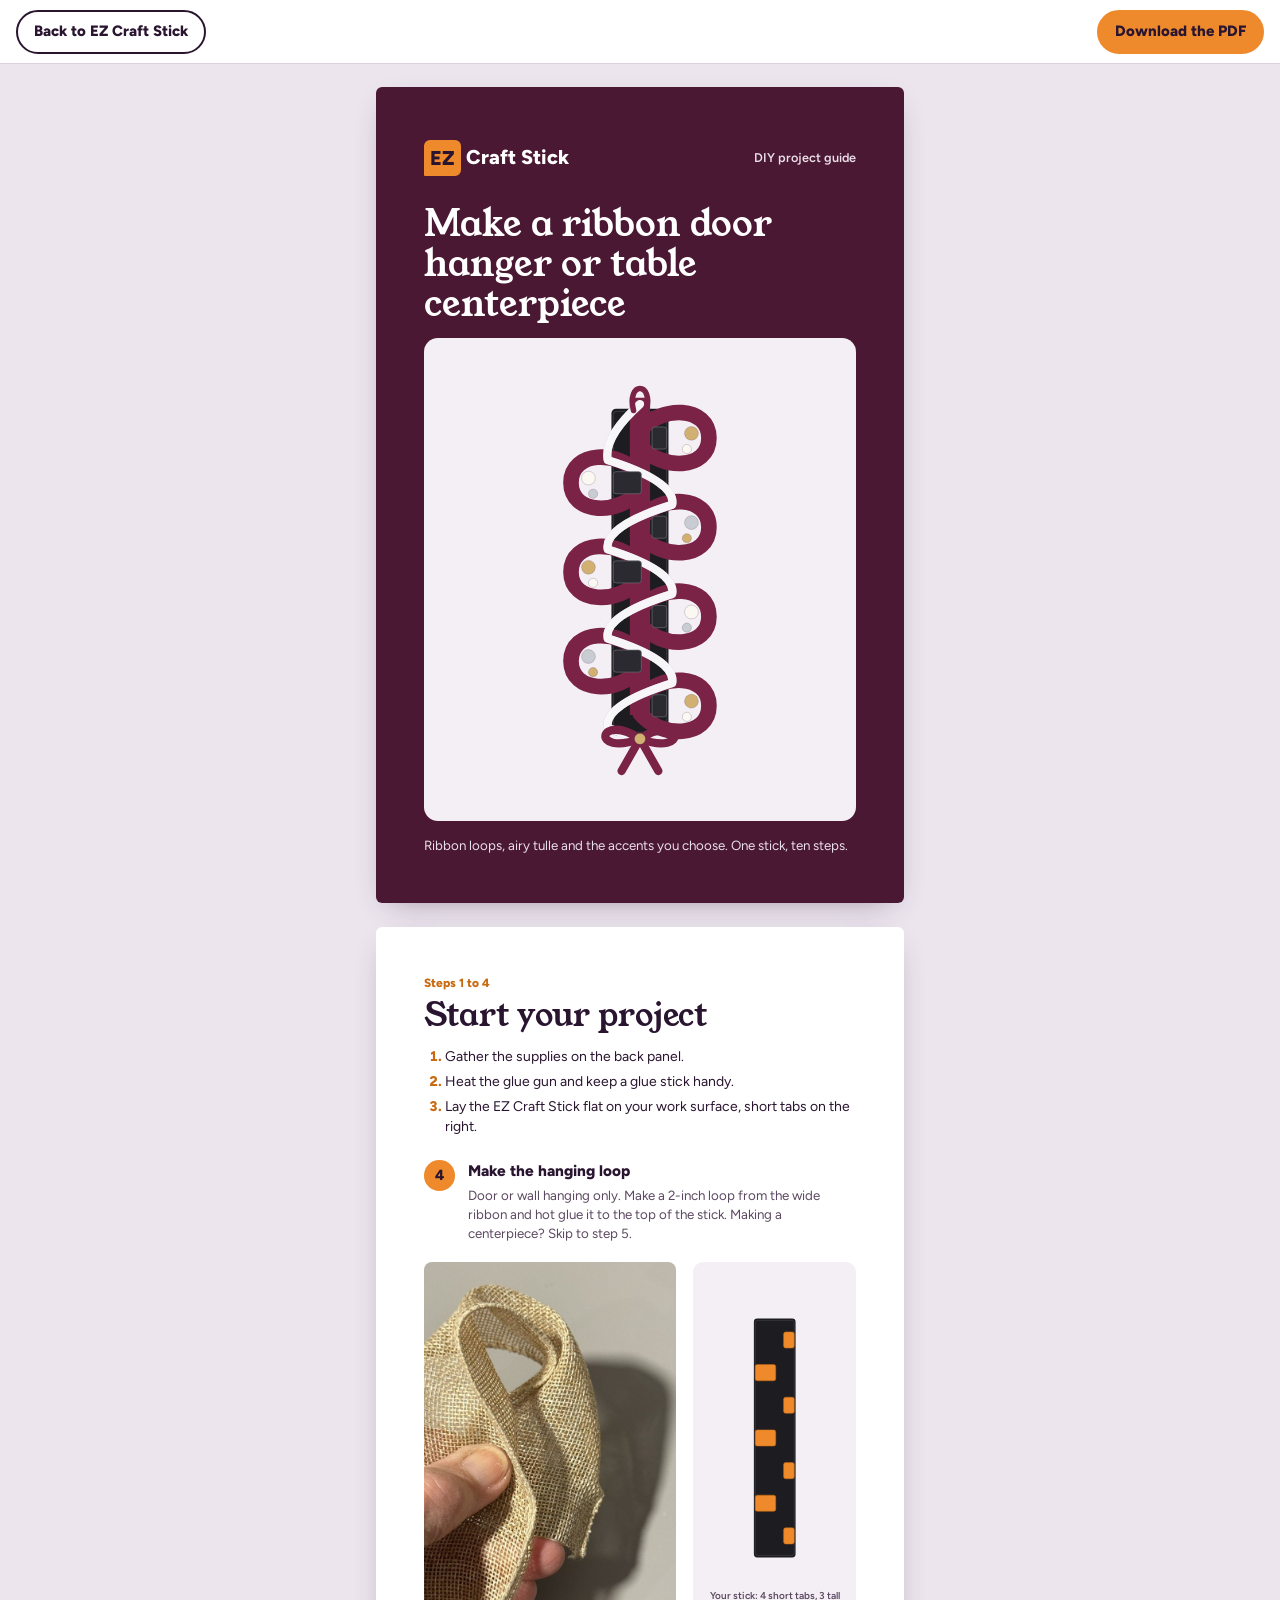
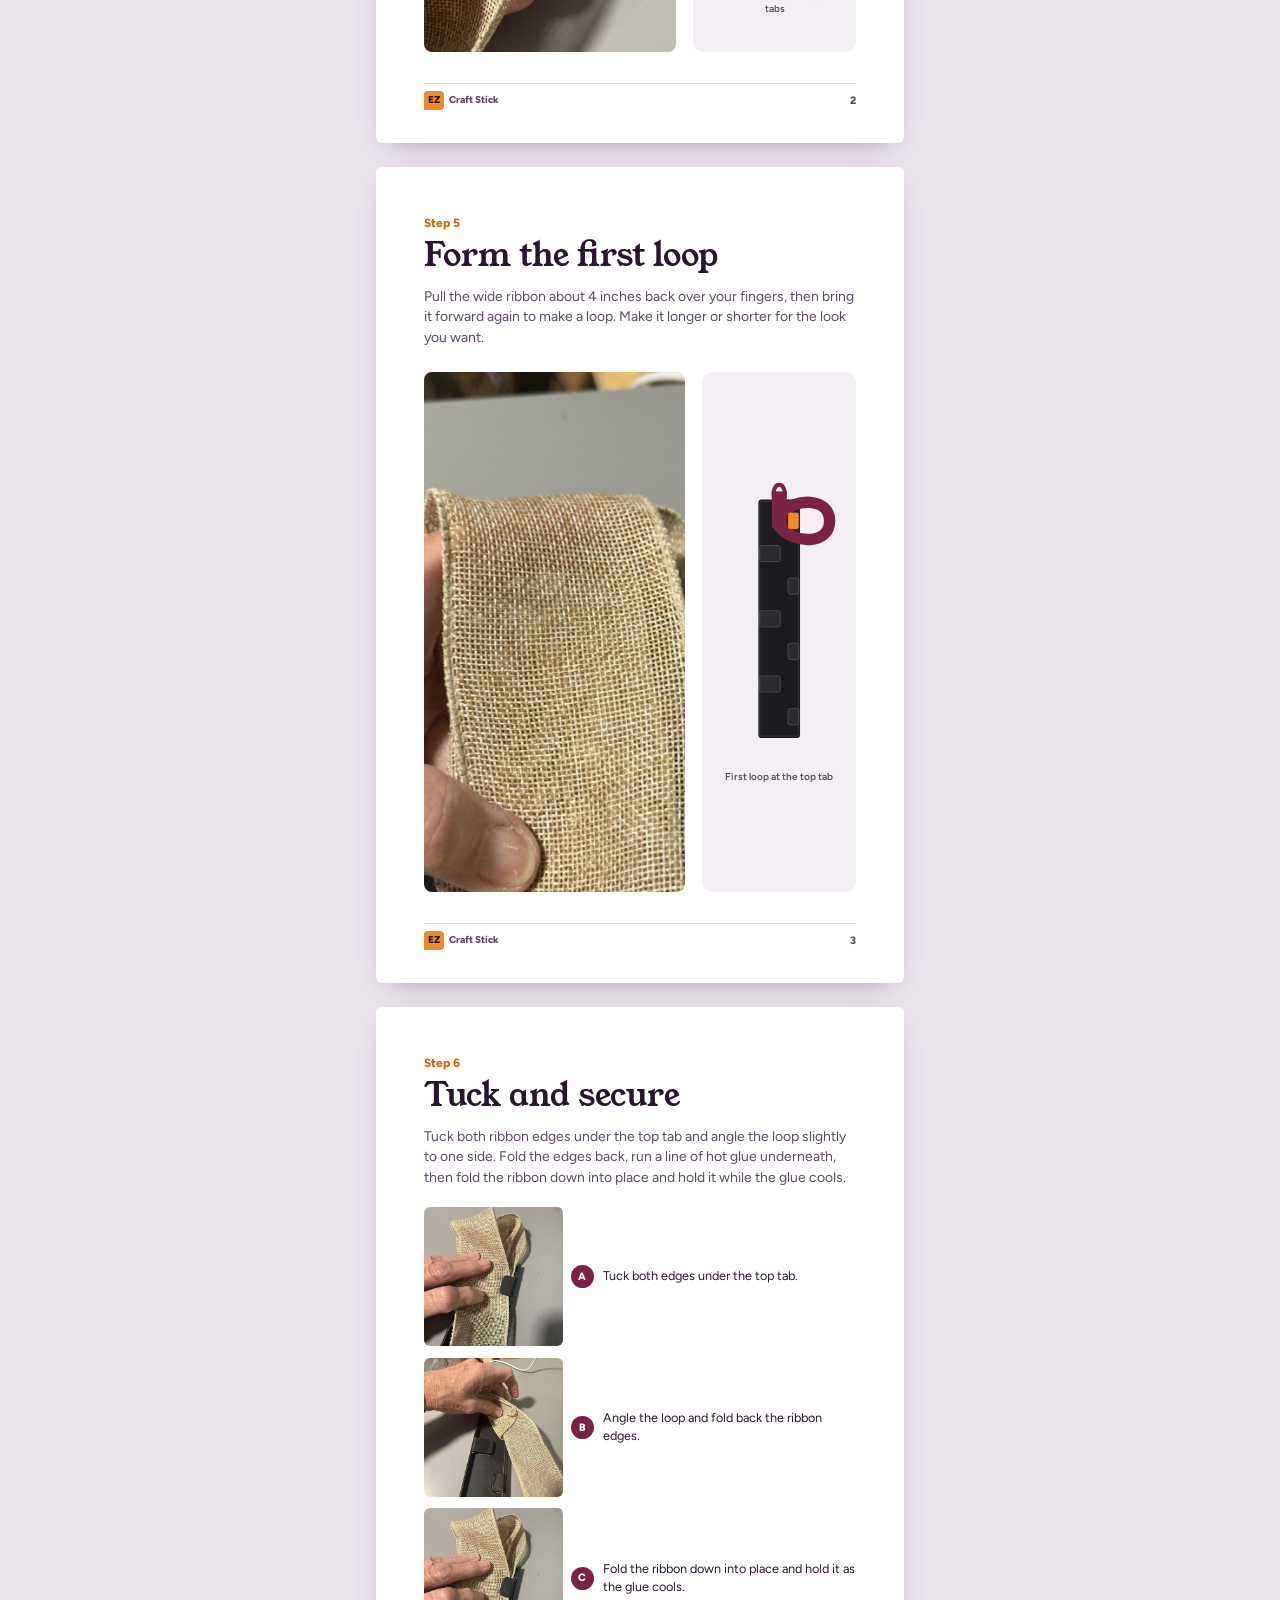
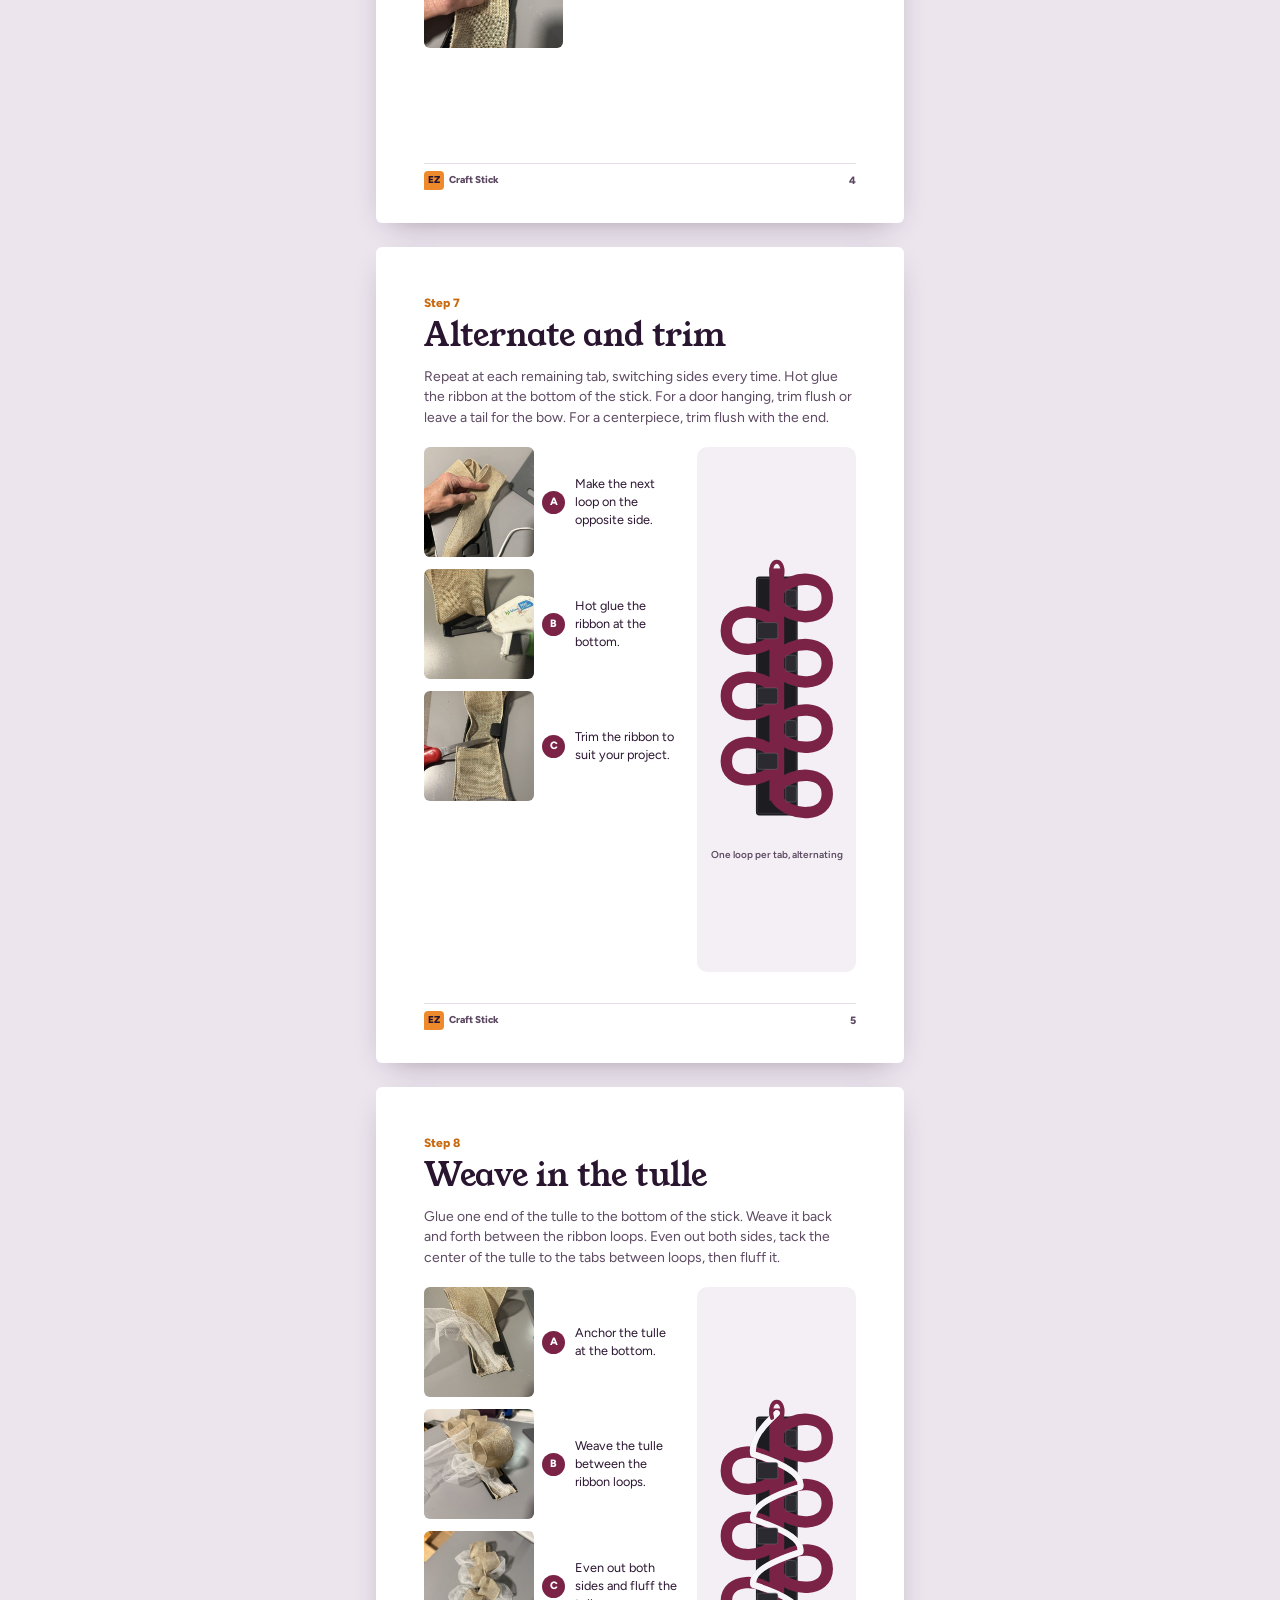
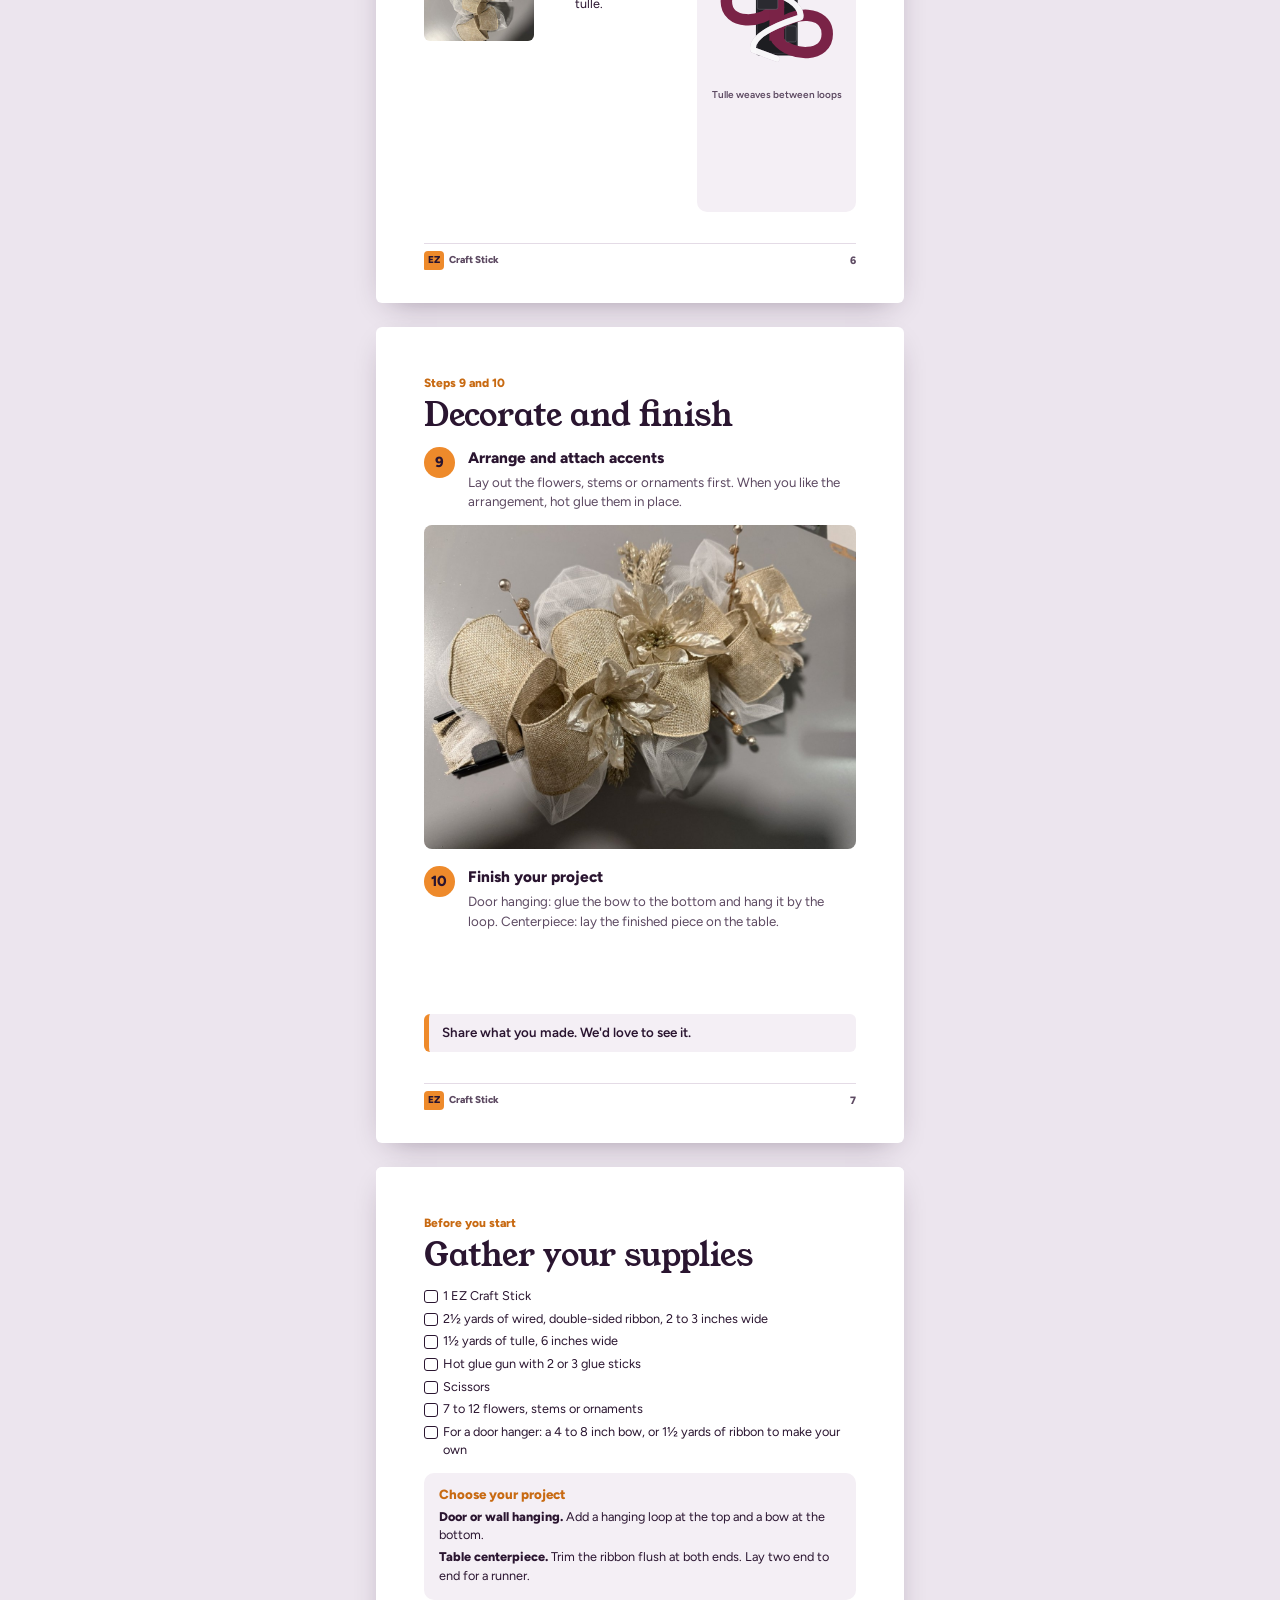
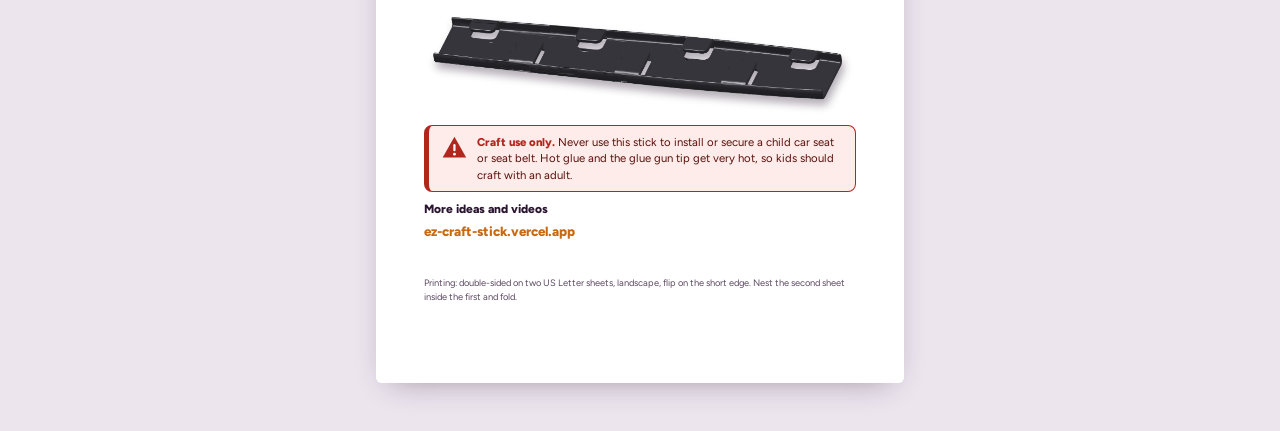
==== commit 42d30fc7: "Wording fixes from the content review - Site: hero line, hanging loop moved to step 1 to match the g" ====
--- a/guide.html
+++ b/guide.html
@@ -114,6 +114,8 @@
 .media { margin-top: .05in; flex: 1; min-height: 0; align-items: stretch; }
 .media .photo { aspect-ratio: auto; height: 100%; }
 .media .mini { display: flex; flex-direction: column; justify-content: center; }
+
+.site-url { margin-top: .03in !important; font-weight: 800; color: var(--orange-deep); font-size: 10pt; }
 
 @media screen {
   html { background: #ece5ee; }
@@ -173,11 +175,11 @@
 <circle class="orn orn-gold" data-step="6" cx="98" cy="643.0" r="10"/>
 <circle class="orn orn-gold" data-step="6" cx="312" cy="706.2" r="15"/>
 <circle class="orn orn-pearl" data-step="6" cx="302" cy="740.2" r="10"/>
-<path class="rb rb-hang" data-step="6" pathLength="1" d="M186 74 C170 10 230 10 214 74"/>
+<path class="rb rb-hang" data-step="2" pathLength="1" d="M186 74 C170 10 230 10 214 74"/>
 <g class="bow" data-step="6"><path class="rb rb-bow" d="M200 788 C110 728 90 828 200 788"/><path class="rb rb-bow" d="M200 788 C290 728 310 828 200 788"/><path class="rb rb-bow" d="M200 788 L160 858"/><path class="rb rb-bow" d="M200 788 L240 858"/><circle class="orn orn-gold" cx="200" cy="788" r="12"/></g>
 </svg>
 </div>
-  <p class="cover__sub">Ribbon loops, airy tulle and the accents you choose. One stick, about ten steps.</p>
+  <p class="cover__sub">Ribbon loops, airy tulle and the accents you choose. One stick, ten steps.</p>
 </section></div><div class="page" aria-label="Page 2">
 <section class="panel">
   <p class="range">Steps 1 to 4</p>
@@ -230,7 +232,7 @@
 <circle class="orn orn-gold" data-step="6" cx="98" cy="643.0" r="10"/>
 <circle class="orn orn-gold" data-step="6" cx="312" cy="706.2" r="15"/>
 <circle class="orn orn-pearl" data-step="6" cx="302" cy="740.2" r="10"/>
-<path class="rb rb-hang" data-step="6" pathLength="1" d="M186 74 C170 10 230 10 214 74"/>
+<path class="rb rb-hang" data-step="2" pathLength="1" d="M186 74 C170 10 230 10 214 74"/>
 <g class="bow" data-step="6"><path class="rb rb-bow" d="M200 788 C110 728 90 828 200 788"/><path class="rb rb-bow" d="M200 788 C290 728 310 828 200 788"/><path class="rb rb-bow" d="M200 788 L160 858"/><path class="rb rb-bow" d="M200 788 L240 858"/><circle class="orn orn-gold" cx="200" cy="788" r="12"/></g>
 </svg>
 <span>Your stick: 4 short tabs, 3 tall tabs</span></div>
@@ -283,7 +285,7 @@
 <circle class="orn orn-gold" data-step="6" cx="98" cy="643.0" r="10"/>
 <circle class="orn orn-gold" data-step="6" cx="312" cy="706.2" r="15"/>
 <circle class="orn orn-pearl" data-step="6" cx="302" cy="740.2" r="10"/>
-<path class="rb rb-hang" data-step="6" pathLength="1" d="M186 74 C170 10 230 10 214 74"/>
+<path class="rb rb-hang" data-step="2" pathLength="1" d="M186 74 C170 10 230 10 214 74"/>
 <g class="bow" data-step="6"><path class="rb rb-bow" d="M200 788 C110 728 90 828 200 788"/><path class="rb rb-bow" d="M200 788 C290 728 310 828 200 788"/><path class="rb rb-bow" d="M200 788 L160 858"/><path class="rb rb-bow" d="M200 788 L240 858"/><circle class="orn orn-gold" cx="200" cy="788" r="12"/></g>
 </svg>
 <span>First loop at the top tab</span></div>
@@ -293,8 +295,8 @@
 <section class="panel">
   <p class="range">Step 6</p>
   <h2>Tuck and secure</h2>
-  <p class="lead">Tuck both ribbon edges under the top tab and angle the loop slightly to one side. Fold the edges back, run a line of hot glue underneath, then fold the ribbon back into place and hold it while the glue cools.</p>
-  <ol class="subs"><li><img src="assets/guide/s6a.jpg" alt=""><span class="sub-l">A</span><p>Tuck both edges under the top tab.</p></li><li><img src="assets/guide/s6b.jpg" alt=""><span class="sub-l">B</span><p>Angle the loop and fold back the ribbon edges.</p></li><li><img src="assets/guide/s6c.jpg" alt=""><span class="sub-l">C</span><p>Fold the ribbon back into place and hold it as the glue cools.</p></li></ol>
+  <p class="lead">Tuck both ribbon edges under the top tab and angle the loop slightly to one side. Fold the edges back, run a line of hot glue underneath, then fold the ribbon down into place and hold it while the glue cools.</p>
+  <ol class="subs"><li><img src="assets/guide/s6a.jpg" alt=""><span class="sub-l">A</span><p>Tuck both edges under the top tab.</p></li><li><img src="assets/guide/s6b.jpg" alt=""><span class="sub-l">B</span><p>Angle the loop and fold back the ribbon edges.</p></li><li><img src="assets/guide/s6c.jpg" alt=""><span class="sub-l">C</span><p>Fold the ribbon down into place and hold it as the glue cools.</p></li></ol>
   <footer class="pf"><span class="wm wm--sm"><b>EZ</b>Craft Stick</span><span>4</span></footer>
 </section></div><div class="page" aria-label="Page 5">
 <section class="panel">
@@ -343,7 +345,7 @@
 <circle class="orn orn-gold" data-step="6" cx="98" cy="643.0" r="10"/>
 <circle class="orn orn-gold" data-step="6" cx="312" cy="706.2" r="15"/>
 <circle class="orn orn-pearl" data-step="6" cx="302" cy="740.2" r="10"/>
-<path class="rb rb-hang" data-step="6" pathLength="1" d="M186 74 C170 10 230 10 214 74"/>
+<path class="rb rb-hang" data-step="2" pathLength="1" d="M186 74 C170 10 230 10 214 74"/>
 <g class="bow" data-step="6"><path class="rb rb-bow" d="M200 788 C110 728 90 828 200 788"/><path class="rb rb-bow" d="M200 788 C290 728 310 828 200 788"/><path class="rb rb-bow" d="M200 788 L160 858"/><path class="rb rb-bow" d="M200 788 L240 858"/><circle class="orn orn-gold" cx="200" cy="788" r="12"/></g>
 </svg>
 <span>One loop per tab, alternating</span></div>
@@ -396,7 +398,7 @@
 <circle class="orn orn-gold" data-step="6" cx="98" cy="643.0" r="10"/>
 <circle class="orn orn-gold" data-step="6" cx="312" cy="706.2" r="15"/>
 <circle class="orn orn-pearl" data-step="6" cx="302" cy="740.2" r="10"/>
-<path class="rb rb-hang" data-step="6" pathLength="1" d="M186 74 C170 10 230 10 214 74"/>
+<path class="rb rb-hang" data-step="2" pathLength="1" d="M186 74 C170 10 230 10 214 74"/>
 <g class="bow" data-step="6"><path class="rb rb-bow" d="M200 788 C110 728 90 828 200 788"/><path class="rb rb-bow" d="M200 788 C290 728 310 828 200 788"/><path class="rb rb-bow" d="M200 788 L160 858"/><path class="rb rb-bow" d="M200 788 L240 858"/><circle class="orn orn-gold" cx="200" cy="788" r="12"/></g>
 </svg>
 <span>Tulle weaves between loops</span></div>
@@ -436,7 +438,7 @@
   </div>
   <div class="more">
     <p><strong>More ideas and videos</strong></p>
-    <p class="placeholder">Website and Instagram go here</p>
+    <p class="site-url">ez-craft-stick.vercel.app</p>
   </div>
   <p class="print-note">Printing: double-sided on two US Letter sheets, landscape, flip on the short edge. Nest the second sheet inside the first and fold.</p>
 </section></div></main>
